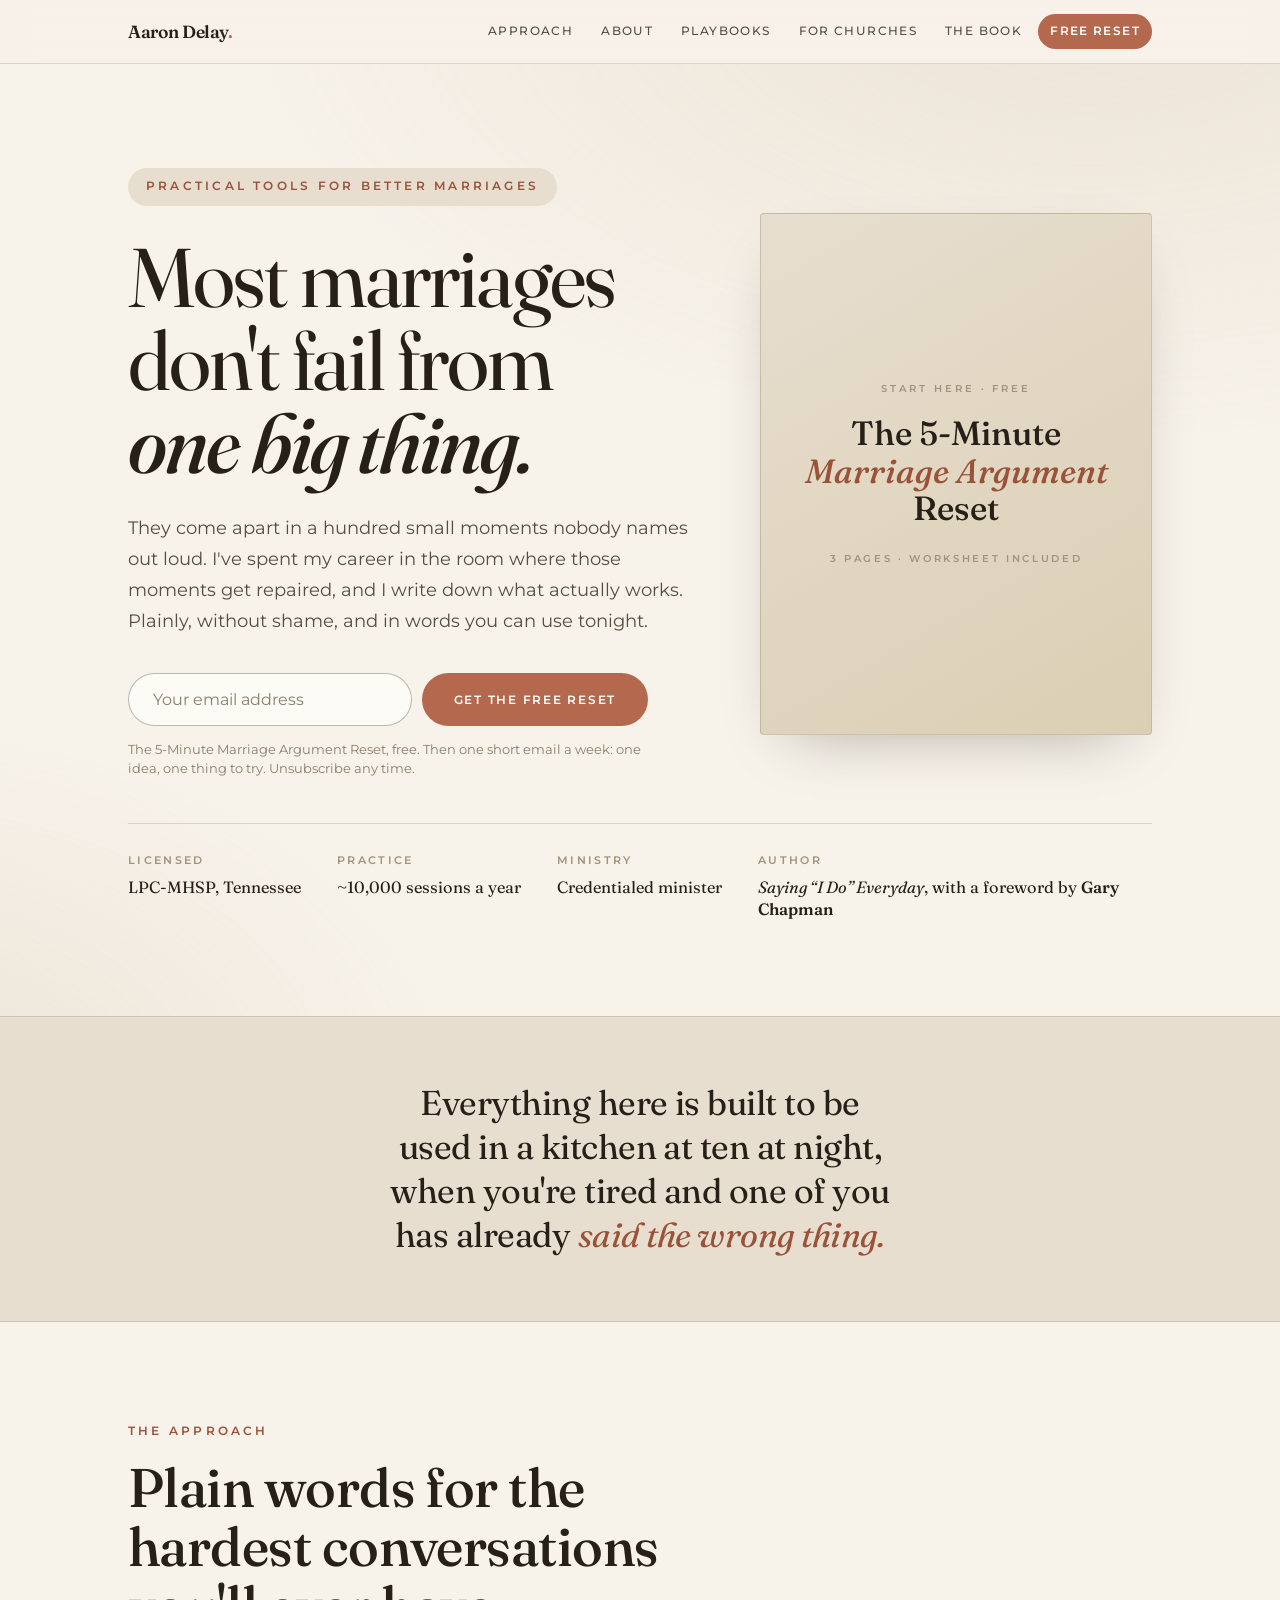
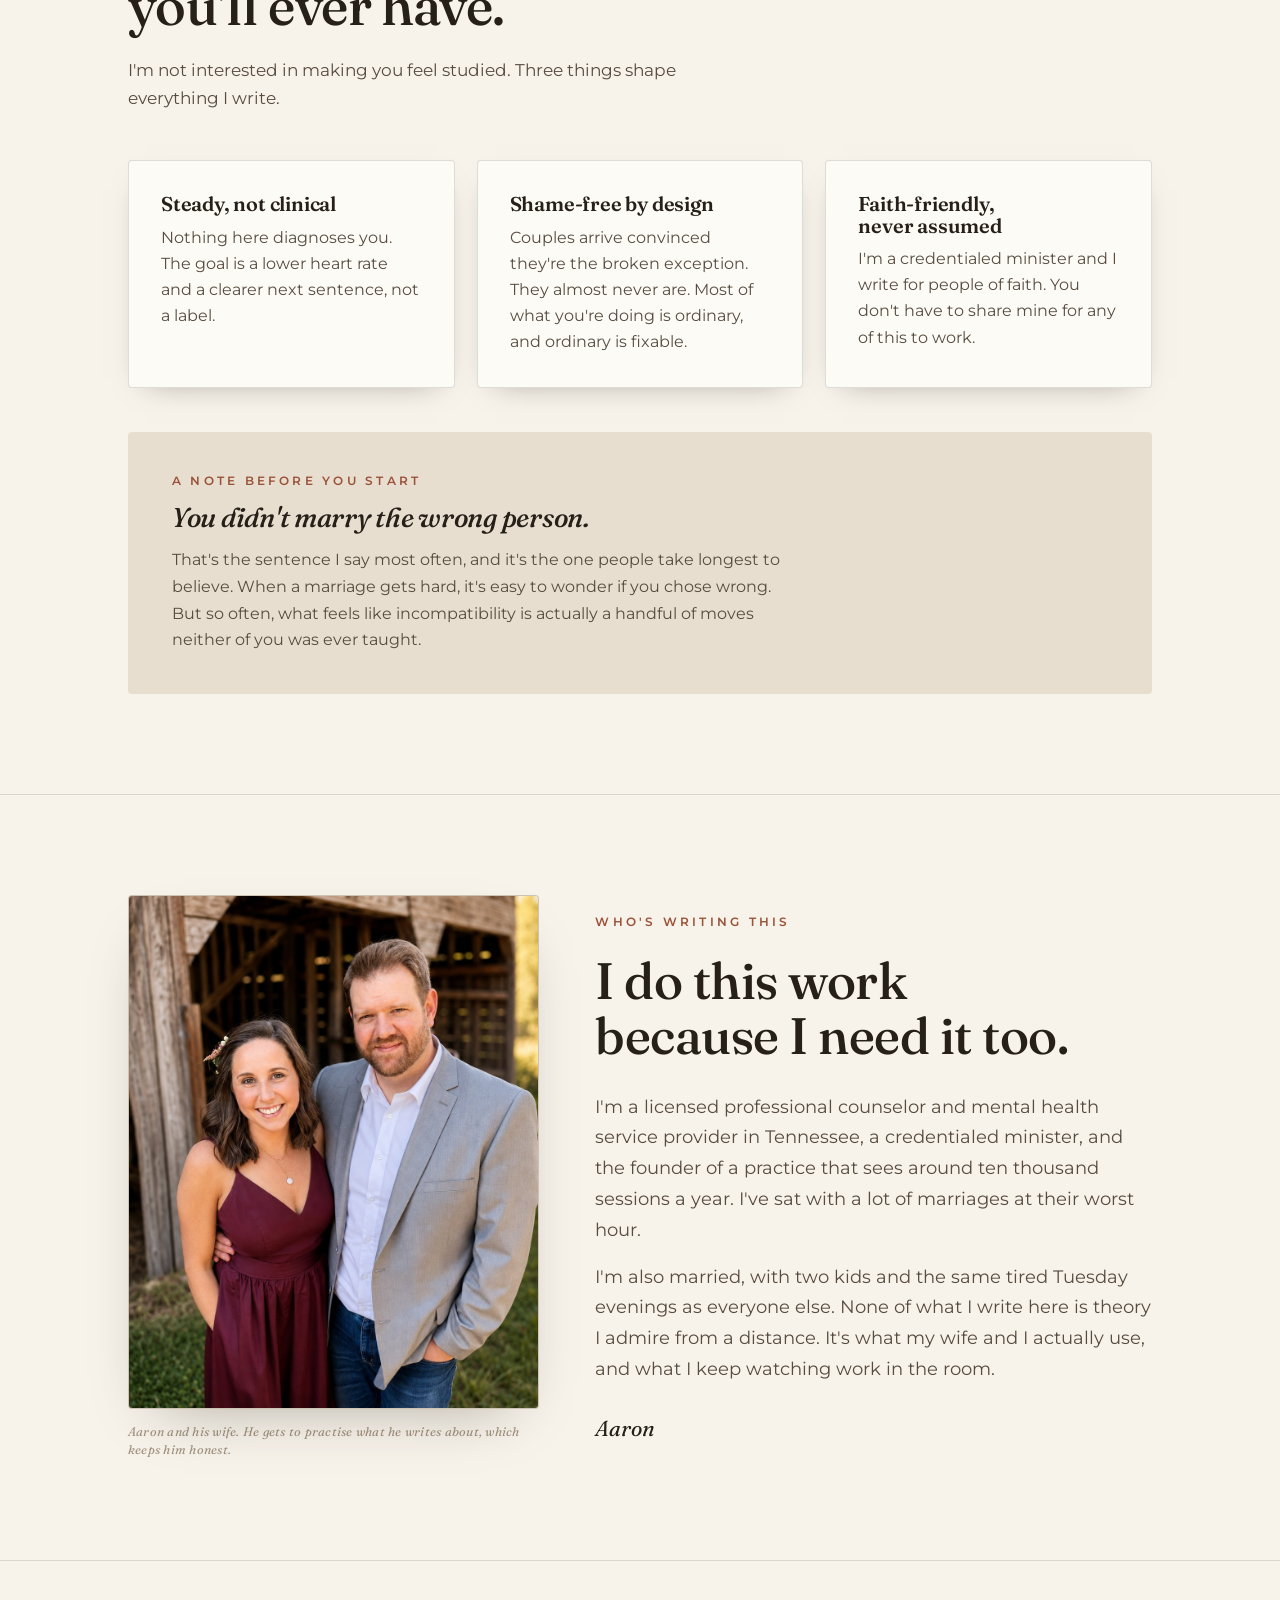
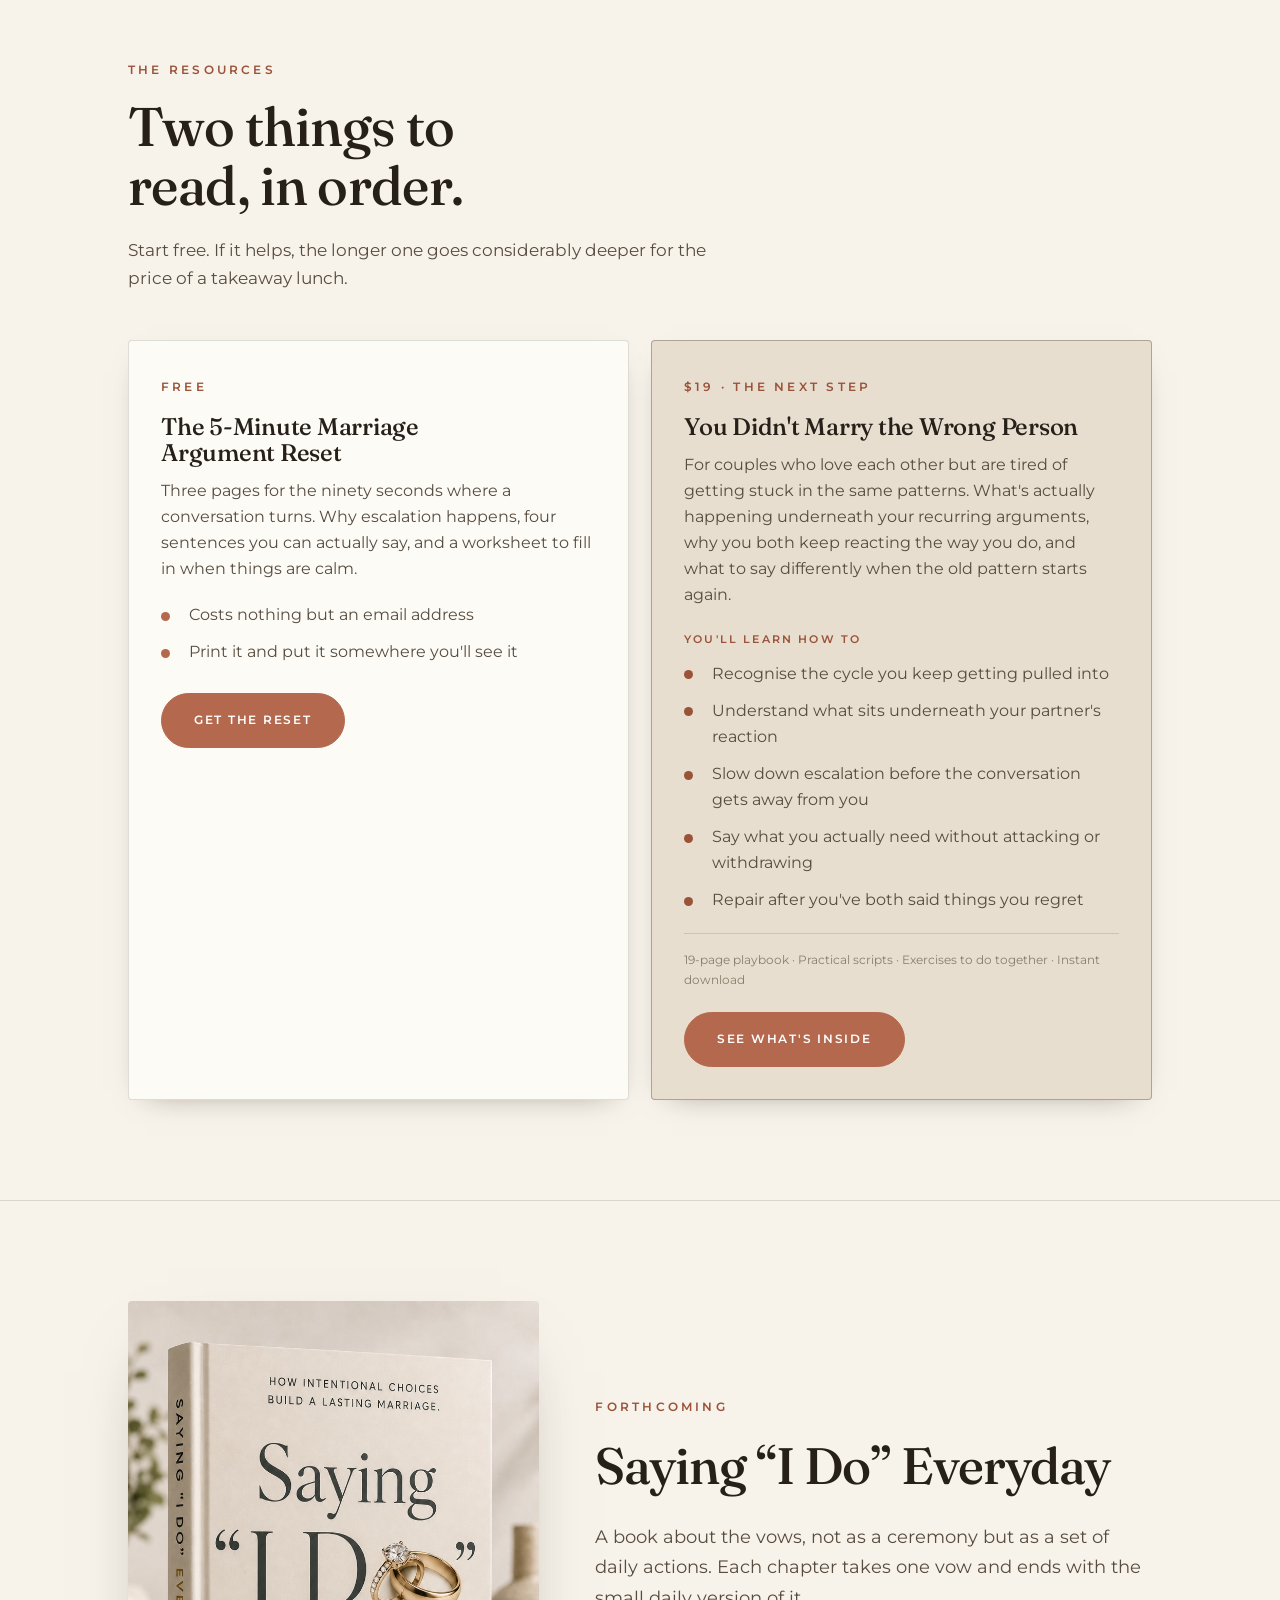
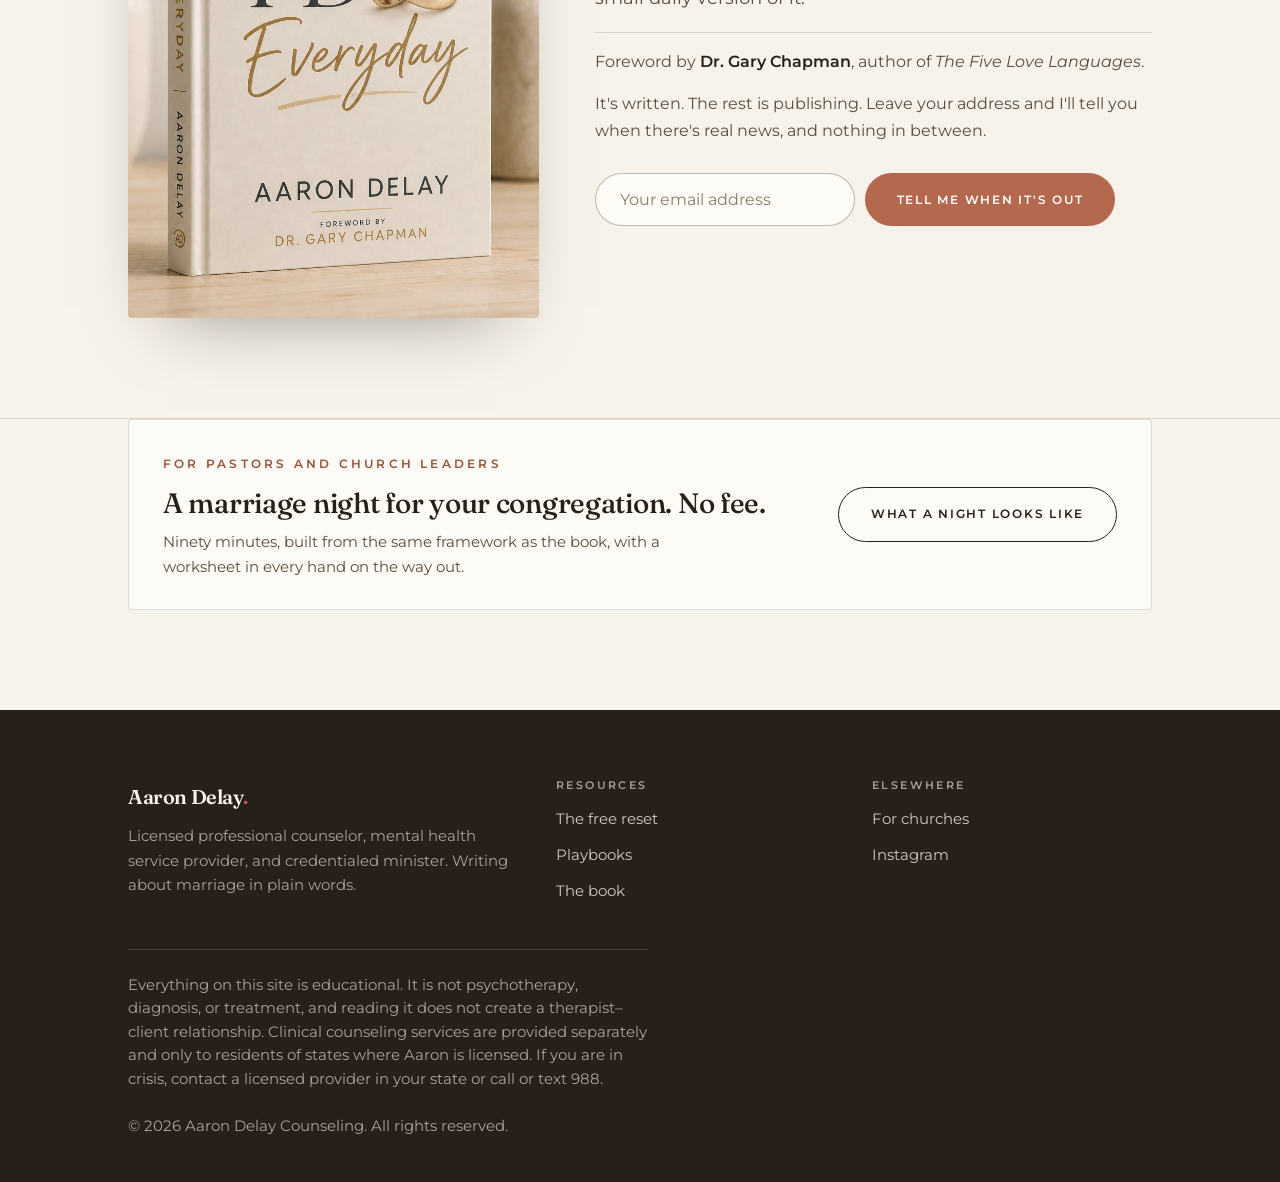
==== index.html @ 01ee85e2 "Final book cover, with the proposal's subtitle Same dimensions as the previous art, so no layout cha" ====
<!DOCTYPE html>
<html lang="en">
<head>
<meta charset="UTF-8">
<meta name="viewport" content="width=device-width, initial-scale=1.0">
<title>Aaron Delay, LPC-MHSP · Marriage, plainly</title>
<meta name="description" content="Aaron Delay is a licensed counselor and credentialed minister whose practice runs about ten thousand sessions a year. Free and paid tools for couples who keep having the same fight.">
<meta property="og:title" content="Aaron Delay, LPC-MHSP · Marriage, plainly">
<meta property="og:description" content="Tools for couples who love each other and keep having the same fight.">
<meta property="og:type" content="website">
<link rel="canonical" href="https://aarondelaycounseling.com/">
<link rel="preconnect" href="https://fonts.googleapis.com">
<link rel="preconnect" href="https://fonts.gstatic.com" crossorigin>
<link href="https://fonts.googleapis.com/css2?family=Fraunces:ital,opsz,wght@0,9..144,400;0,9..144,500;0,9..144,600;1,9..144,400;1,9..144,500&family=Montserrat:wght@300;400;500;600;700&display=swap" rel="stylesheet">
<link rel="stylesheet" href="/assets/css/brand.css">
</head>
<body>

<nav class="nav">
  <div class="nav-in">
    <a class="nav-brand" href="/">Aaron&nbsp;Delay<span>.</span></a>
    <div class="nav-links">
      <a href="#approach">Approach</a>
      <a href="#about">About</a>
      <a href="/playbooks/">Playbooks</a>
      <a href="/speaking/">For churches</a>
      <a href="/book/">The book</a>
      <a class="cta" href="/reset/">Free reset</a>
    </div>
  </div>
</nav>

<!-- ===================== HERO ===================== -->
<header class="hero">
  <div class="wrap hero-in">
    <div class="hero-split">
      <div>
        <span class="kicker eyebrow">Practical tools for better marriages</span>

        <h1>Most marriages don't fail from <em>one big thing.</em></h1>

        <p class="lede">
          They come apart in a hundred small moments nobody names out loud. I've spent my career
          in the room where those moments get repaired, and I write down what actually works. Plainly, without shame, and in words you can use tonight.
        </p>

        <form class="optin" data-optin>
          <input type="hidden" name="fields[source]" value="home-hero">
          <div class="optin-row">
            <input type="email" name="email_address" placeholder="Your email address" aria-label="Email address" autocomplete="email" required>
            <button type="submit">Get the free reset</button>
          </div>
          <p class="fineprint">
            The 5-Minute Marriage Argument Reset, free. Then one short email a week: one idea, one thing to try. Unsubscribe any time.
          </p>
          <div class="form-note" role="status"></div>
        </form>
      </div>

      <aside>
        <div class="product-visual">
          <div>
            <div class="pv-eyebrow">Start here · Free</div>
            <div class="pv-title">The 5-Minute<br><em>Marriage Argument</em><br>Reset</div>
            <div class="pv-foot">3 pages · Worksheet included</div>
          </div>
        </div>
      </aside>
    </div>

    <dl class="creds">
      <div><dt>Licensed</dt><dd>LPC-MHSP, Tennessee</dd></div>
      <div><dt>Practice</dt><dd>~10,000 sessions a year</dd></div>
      <div><dt>Ministry</dt><dd>Credentialed minister</dd></div>
      <div class="cred-wide"><dt>Author</dt><dd><em>Saying &ldquo;I Do&rdquo; Everyday</em>, with a foreword by <strong>Gary Chapman</strong></dd></div>
    </dl>
  </div>
</header>

<!-- ===================== BRIDGE ===================== -->
<div class="bridge">
  <div class="wrap">
    <p>
      Everything here is built to be used in a kitchen at ten at night, when you're tired
      and one of you has already <em>said the wrong thing.</em>
    </p>
  </div>
</div>

<!-- ===================== APPROACH ===================== -->
<section class="section" id="approach">
  <div class="wrap">
    <div class="sec-head">
      <span class="eyebrow">The approach</span>
      <h2>Plain words for the hardest conversations you'll ever have.</h2>
      <p>
        I'm not interested in making you feel studied. Three things shape everything I write.
      </p>
    </div>

    <div class="grid g3">
      <div class="card">
        <h3 style="font-size:1.25rem;font-weight:600;margin-bottom:10px">Steady, not clinical</h3>
        <p style="color:var(--ink-2);font-size:.97rem">
          Nothing here diagnoses you. The goal is a lower heart rate and a clearer next sentence,
          not a label.
        </p>
      </div>
      <div class="card">
        <h3 style="font-size:1.25rem;font-weight:600;margin-bottom:10px">Shame-free by design</h3>
        <p style="color:var(--ink-2);font-size:.97rem">
          Couples arrive convinced they're the broken exception. They almost never are. Most of what
          you're doing is ordinary, and ordinary is fixable.
        </p>
      </div>
      <div class="card">
        <h3 style="font-size:1.25rem;font-weight:600;margin-bottom:10px">Faith-friendly, never assumed</h3>
        <p style="color:var(--ink-2);font-size:.97rem">
          I'm a credentialed minister and I write for people of faith. You don't have to share mine
          for any of this to work.
        </p>
      </div>
    </div>

    <div class="panel mt-l">
      <span class="eyebrow">A note before you start</span>
      <h3>You didn't marry the wrong person.</h3>
      <p>
        That's the sentence I say most often, and it's the one people take longest to believe.
        When a marriage gets hard, it's easy to wonder if you chose wrong. But so often, what feels
        like incompatibility is actually a handful of moves neither of you was ever taught.
      </p>
    </div>
  </div>
</section>

<!-- ===================== ABOUT ===================== -->
<section class="section" id="about">
  <div class="wrap">
    <div class="about">
      <div>
        <figure class="portrait">
          <img src="/assets/img/aaron-and-wife.jpg"
               alt="Aaron Delay and his wife standing together in front of a weathered barn"
               width="1000" height="1249" loading="lazy" decoding="async">
        </figure>
        <p class="portrait-caption">Aaron and his wife. He gets to practise what he writes about, which keeps him honest.</p>
      </div>

      <div>
        <span class="eyebrow">Who's writing this</span>
        <h2 style="font-size:clamp(2rem,5vw,3.2rem);margin-top:18px">I do this work because I need it too.</h2>
        <p class="lede mt-m">
          I'm a licensed professional counselor and mental health service provider in Tennessee, a
          credentialed minister, and the founder of a practice that sees around ten thousand sessions
          a year. I've sat with a lot of marriages at their worst hour.
        </p>
        <p class="lede mt-s">
          I'm also married, with two kids and the same tired Tuesday evenings as everyone else. None of
          what I write here is theory I admire from a distance. It's what my wife and I actually use,
          and what I keep watching work in the room.
        </p>
        <p class="signoff">Aaron</p>
      </div>
    </div>
  </div>
</section>

<!-- ===================== RESOURCES ===================== -->
<section class="section" id="resources">
  <div class="wrap">
    <div class="sec-head">
      <span class="eyebrow">The resources</span>
      <h2>Two things to read, in order.</h2>
      <p>Start free. If it helps, the longer one goes considerably deeper for the price of a takeaway lunch.</p>
    </div>

    <div class="grid g2">
      <div class="card">
        <span class="eyebrow">Free</span>
        <h3 style="font-size:1.5rem;margin:14px 0 12px">The 5-Minute Marriage Argument Reset</h3>
        <p style="color:var(--ink-2);font-size:.97rem">
          Three pages for the ninety seconds where a conversation turns. Why escalation happens,
          four sentences you can actually say, and a worksheet to fill in when things are calm.
        </p>
        <ul class="ticks">
          <li>Costs nothing but an email address</li>
          <li>Print it and put it somewhere you'll see it</li>
        </ul>
        <a class="btn btn-primary" href="/reset/">Get the reset</a>
      </div>

      <div class="card card-paid">
        <span class="eyebrow">$19 &middot; The next step</span>
        <h3 style="font-size:1.5rem;margin:14px 0 12px">You Didn't Marry the Wrong Person</h3>
        <p style="color:var(--ink-2);font-size:.97rem">
          For couples who love each other but are tired of getting stuck in the same patterns.
          What's actually happening underneath your recurring arguments, why you both keep reacting
          the way you do, and what to say differently when the old pattern starts again.
        </p>
        <p class="learn-label">You'll learn how to</p>
        <ul class="ticks">
          <li>Recognise the cycle you keep getting pulled into</li>
          <li>Understand what sits underneath your partner's reaction</li>
          <li>Slow down escalation before the conversation gets away from you</li>
          <li>Say what you actually need without attacking or withdrawing</li>
          <li>Repair after you've both said things you regret</li>
        </ul>
        <p class="spec">19-page playbook &middot; Practical scripts &middot; Exercises to do together &middot; Instant download</p>
        <a class="btn btn-primary" href="/playbooks/">See what's inside</a>
      </div>
    </div>
  </div>
</section>

<!-- ===================== BOOK ===================== -->
<section class="section" id="book">
  <div class="wrap">
    <div class="book-split">
      <figure class="book-shot">
        <img src="/assets/img/book-cover.jpg"
             alt="Saying “I Do” Everyday by Aaron Delay, foreword by Dr. Gary Chapman. Hardback cover standing on a wooden surface, subtitled How intentional choices build a lasting marriage."
             width="800" height="1200" loading="lazy" decoding="async">
      </figure>

      <div>
        <span class="eyebrow">Forthcoming</span>
        <h2 class="book-h">Saying &ldquo;I Do&rdquo; Everyday</h2>
        <p class="lede mt-m">
          A book about the vows, not as a ceremony but as a set of daily actions. Each chapter takes
          one vow and ends with the small daily version of it.
        </p>
        <p class="book-fw">
          Foreword by <strong>Dr. Gary Chapman</strong>, author of <em>The Five Love Languages</em>.
        </p>
        <p class="mt-s" style="color:var(--ink-2)">
          It's written. The rest is publishing. Leave your address and I'll tell you when there's
          real news, and nothing in between.
        </p>
        <form class="optin mt-m" data-optin>
          <input type="hidden" name="fields[source]" value="home-book-notify">
          <div class="optin-row">
            <input type="email" name="email_address" placeholder="Your email address" aria-label="Email address" autocomplete="email" required>
            <button type="submit">Tell me when it's out</button>
          </div>
          <div class="form-note" role="status"></div>
        </form>
      </div>
    </div>
  </div>
</section>

<!-- ===================== CHURCHES ===================== -->
<!-- Deliberately compact and below the book. This is a different customer
     ("would Aaron speak at my church?") and it should not compete with the
     resource funnel above it. /speaking/ is the real destination. -->
<section class="section section-tight" id="churches">
  <div class="wrap">
    <div class="churches-bar">
      <div>
        <span class="eyebrow">For pastors and church leaders</span>
        <h2 class="churches-h">A marriage night for your congregation. No fee.</h2>
        <p>
          Ninety minutes, built from the same framework as the book, with a worksheet in every
          hand on the way out.
        </p>
      </div>
      <a class="btn btn-ghost" href="/speaking/">What a night looks like</a>
    </div>
  </div>
</section>

<!-- ===================== FOOTER ===================== -->
<footer class="foot">
  <div class="wrap">
    <div class="foot-grid">
      <div>
        <div class="fmark">Aaron&nbsp;Delay<span>.</span></div>
        <p>Licensed professional counselor, mental health service provider, and credentialed minister. Writing about marriage in plain words.</p>
      </div>
      <div>
        <h4>Resources</h4>
        <ul>
          <li><a href="/reset/">The free reset</a></li>
          <li><a href="/playbooks/">Playbooks</a></li>
          <li><a href="/book/">The book</a></li>
        </ul>
      </div>
      <div>
        <h4>Elsewhere</h4>
        <ul>
          <li><a href="/speaking/">For churches</a></li>
          <li><a data-instagram href="#" rel="noopener">Instagram</a></li>
        </ul>
      </div>
    </div>
    <p class="foot-legal">
      Everything on this site is educational. It is not psychotherapy, diagnosis, or treatment, and reading it
      does not create a therapist–client relationship. Clinical counseling services are provided separately and
      only to residents of states where Aaron is licensed. If you are in crisis, contact a licensed provider in
      your state or call or text 988.<br><br>
      © <span data-year></span> Aaron Delay Counseling. All rights reserved.
    </p>
  </div>
</footer>

<script src="/assets/js/site.js"></script>
</body>
</html>
---- assets/css/brand.css ----
/* ============================================================
   Aaron Delay Counseling — site styles
   Built on the Brand Field Guide v1.0 tokens.
   Display: Fraunces  ·  Text: Montserrat  ·  Accent: Clay
   ============================================================ */

/* ---------- TOKENS (light is the complete palette) ---------- */
:root{
  --ink:#262019;
  --ink-2:#574c40;
  --ink-3:#8a7d6b;
  --bg:#F7F2EA;
  --surface:#FDFBF6;
  --sand:#E7DECF;
  --sand-2:#DBCFB4;
  --clay:#B4694E;
  --clay-deep:#9A5238;
  --stone:#A2937E;
  --line:rgba(38,32,25,.14);
  --line-2:rgba(38,32,25,.30);
  --shadow:0 24px 60px -32px rgba(38,32,25,.40);
  --shadow-sm:0 10px 30px -20px rgba(38,32,25,.55);

  --serif:"Fraunces",Georgia,"Times New Roman",serif;
  --sans:"Montserrat",-apple-system,BlinkMacSystemFont,"Segoe UI",sans-serif;
  --maxw:1080px;
  --narrow:680px;
}

/* ---------- RESET / BASE ---------- */
*{box-sizing:border-box;margin:0;padding:0}
html{scroll-behavior:smooth;scroll-padding-top:88px;-webkit-font-smoothing:antialiased}
body{
  font-family:var(--sans);
  color:var(--ink);
  background:var(--bg);
  line-height:1.68;
  font-weight:400;
  font-size:16px;
}
@media (prefers-reduced-motion:reduce){
  *{animation:none!important;transition:none!important}
  html{scroll-behavior:auto}
}
img{max-width:100%;display:block}
a{color:inherit}
h1,h2,h3,h4{font-family:var(--serif);font-weight:500;line-height:1.08;letter-spacing:-.01em;text-wrap:balance;color:var(--ink)}

/* ---------- TYPE HELPERS ---------- */
.eyebrow{
  font-family:var(--sans);font-weight:600;font-size:.72rem;
  letter-spacing:.28em;text-transform:uppercase;color:var(--clay-deep);
}
.serif{font-family:var(--serif)}
em{font-style:italic}
.wrap{max-width:var(--maxw);margin:0 auto;padding:0 28px}
.wrap-narrow{max-width:var(--narrow);margin:0 auto;padding:0 28px}
.section{padding:100px 0;border-top:1px solid var(--line)}
.section:first-of-type{border-top:0}
.sec-head{max-width:640px;margin-bottom:48px}
.sec-head .eyebrow{display:block;margin-bottom:18px}
.sec-head h2{font-size:clamp(2.1rem,5.2vw,3.4rem)}
.sec-head p{margin-top:20px;color:var(--ink-2);font-size:1.05rem;max-width:56ch}
.lede{color:var(--ink-2);font-size:1.12rem;line-height:1.72;max-width:56ch}

/* ---------- NAV ---------- */
.nav{
  position:sticky;top:0;z-index:60;
  background:rgba(247,242,234,.86);
  backdrop-filter:blur(14px);
  border-bottom:1px solid var(--line);
}
.nav-in{max-width:var(--maxw);margin:0 auto;padding:14px 28px;display:flex;align-items:center;gap:24px}
.nav-brand{font-family:var(--serif);font-weight:600;font-size:1.1rem;letter-spacing:-.02em;white-space:nowrap;text-decoration:none}
.nav-brand span{color:var(--clay)}
.nav-links{display:flex;gap:4px;margin-left:auto;flex-wrap:wrap;align-items:center}
.nav-links a{
  text-decoration:none;font-size:.72rem;letter-spacing:.12em;text-transform:uppercase;font-weight:500;
  color:var(--ink-2);padding:8px 12px;border-radius:100px;transition:color .2s,background .2s;
}
.nav-links a:hover{color:var(--ink);background:var(--sand)}
.nav-links a.cta{background:var(--clay);color:#fff;font-weight:600}
.nav-links a.cta:hover{background:var(--clay-deep);color:#fff}
@media(max-width:760px){
  .nav-links a:not(.cta){display:none}
  .nav-in{padding:12px 20px}
}

/* ---------- BUTTONS ---------- */
.btn{
  font-family:var(--sans);font-weight:600;font-size:.78rem;letter-spacing:.14em;text-transform:uppercase;
  padding:16px 32px;border-radius:100px;text-decoration:none;cursor:pointer;border:1.5px solid transparent;
  transition:background .2s,color .2s,border-color .2s;display:inline-block;text-align:center;
}
.btn-primary{background:var(--clay);color:#fff;border-color:var(--clay)}
.btn-primary:hover{background:var(--clay-deep);border-color:var(--clay-deep)}
.btn-ghost{background:transparent;color:var(--ink);border-color:var(--ink)}
.btn-ghost:hover{background:var(--ink);color:var(--bg)}
.btn-text{background:transparent;color:var(--clay-deep);border:0;padding:14px 4px;font-weight:600;
  font-size:.78rem;letter-spacing:.14em;text-transform:uppercase;text-decoration:none}
.btn-text::after{content:" →"}
.btns{display:flex;gap:14px;flex-wrap:wrap;align-items:center}

/* ---------- OPT-IN FORM ---------- */
.optin{max-width:520px}
.optin-row{display:flex;gap:10px;flex-wrap:wrap}
.optin input[type=email],.optin input[type=text]{
  flex:1;min-width:220px;border:1px solid var(--line-2);background:var(--surface);
  border-radius:100px;padding:16px 24px;font-family:var(--sans);font-size:1rem;color:var(--ink);outline:none;
  transition:border-color .2s;
}
.optin input::placeholder{color:var(--ink-3)}
.optin input:focus{border-color:var(--clay)}
.optin button{
  border:0;background:var(--clay);color:#fff;border-radius:100px;padding:16px 32px;cursor:pointer;
  font-family:var(--sans);font-weight:600;font-size:.78rem;letter-spacing:.14em;text-transform:uppercase;
  transition:background .2s;
}
.optin button:hover{background:var(--clay-deep)}
.optin .fineprint{margin-top:14px;font-size:.8rem;color:var(--ink-3);line-height:1.55}
.form-note{
  display:none;margin-top:16px;padding:14px 20px;border-radius:6px;
  background:var(--sand);border:1px solid var(--line);font-size:.9rem;color:var(--ink-2);
}
.form-note.show{display:block}

/* ---------- HERO ---------- */
.hero{position:relative;padding:104px 0 96px;overflow:hidden}
.hero::before{
  content:"";position:absolute;inset:0;z-index:0;
  background:
    radial-gradient(120% 90% at 85% -10%,var(--sand) 0%,transparent 55%),
    radial-gradient(90% 80% at -10% 110%,var(--sand) 0%,transparent 50%);
  opacity:.75;
}
.hero-in{position:relative;z-index:1}
.hero .kicker{display:inline-block;padding:9px 18px;background:var(--sand);border-radius:100px;margin-bottom:30px}
.hero h1{font-size:clamp(2.6rem,7.4vw,5.2rem);line-height:1;font-weight:400;letter-spacing:-.025em;max-width:17ch}
.hero h1 em{font-style:italic;font-weight:500}
.hero .lede{margin-top:28px}
.hero .optin{margin-top:36px}
.hero-split{display:grid;grid-template-columns:1.25fr .85fr;gap:56px;align-items:center}
@media(max-width:900px){.hero-split{grid-template-columns:1fr;gap:40px}}

/* ---------- CARDS / GRID ---------- */
.card{background:var(--surface);border:1px solid var(--line);border-radius:4px;padding:32px;box-shadow:var(--shadow-sm)}
.grid{display:grid;gap:22px}
.g2{grid-template-columns:repeat(2,1fr)}
.g3{grid-template-columns:repeat(3,1fr)}
@media(max-width:860px){.g2,.g3{grid-template-columns:1fr}}

/* ---------- CREDENTIAL STRIP ---------- */
.creds{display:flex;gap:36px;flex-wrap:wrap;padding-top:28px;margin-top:44px;border-top:1px solid var(--line)}
.creds div{min-width:130px}
.creds dt{font-size:.66rem;letter-spacing:.22em;text-transform:uppercase;color:var(--stone);font-weight:600;margin-bottom:6px}
.creds dd{font-family:var(--serif);font-size:1.02rem;color:var(--ink);line-height:1.35}

/* ---------- SAND PANEL / PULL QUOTE ---------- */
.panel{background:var(--sand);border-radius:4px;padding:40px 44px}
.panel .eyebrow{display:block;margin-bottom:12px}
.panel h3{font-family:var(--serif);font-style:italic;font-weight:500;font-size:1.7rem;margin-bottom:14px}
.panel p{color:var(--ink-2);max-width:56ch}
.pullquote{font-family:var(--serif);font-weight:400;font-size:clamp(1.6rem,4vw,2.6rem);line-height:1.2;letter-spacing:-.01em;max-width:22ch;/* hang the opening mark so line one aligns with the lines beneath it */text-indent:-.4em}
.pullquote .mk{color:var(--clay)}
.attrib{margin-top:20px;font-size:.72rem;letter-spacing:.2em;text-transform:uppercase;color:var(--stone);font-weight:600}

/* ---------- NUMBERED LIST ---------- */
.steps{list-style:none;counter-reset:step;margin-top:6px}
.steps li{counter-increment:step;padding:18px 0 18px 56px;position:relative;border-bottom:1px solid var(--line);color:var(--ink-2)}
.steps li:last-child{border-bottom:0}
.steps li::before{
  content:counter(step);position:absolute;left:0;top:14px;width:34px;height:34px;border-radius:50%;
  border:1.5px solid var(--clay);color:var(--clay-deep);font-family:var(--serif);display:grid;place-items:center;font-size:1rem;
}
.steps li b{color:var(--ink);font-weight:600;display:block;font-family:var(--serif);font-size:1.08rem;margin-bottom:2px}

/* ---------- PRODUCT ---------- */
.product{display:grid;grid-template-columns:.9fr 1.1fr;gap:44px;align-items:center}
@media(max-width:860px){.product{grid-template-columns:1fr;gap:30px}}
.product-visual{
  background:linear-gradient(150deg,var(--sand),var(--sand-2));
  border:1px solid var(--line);border-radius:4px;
  aspect-ratio:3/4;display:grid;place-items:center;padding:40px;text-align:center;box-shadow:var(--shadow);
}
.product-visual .pv-eyebrow{font-size:.62rem;letter-spacing:.3em;text-transform:uppercase;color:var(--stone);font-weight:600;margin-bottom:18px}
.product-visual .pv-title{font-family:var(--serif);font-size:clamp(1.5rem,3.4vw,2.1rem);line-height:1.12;font-weight:500}
.product-visual .pv-title em{font-style:italic;color:var(--clay-deep)}
.product-visual .pv-foot{margin-top:22px;font-size:.64rem;letter-spacing:.26em;text-transform:uppercase;color:var(--stone);font-weight:600}
.price{font-family:var(--serif);font-size:2.4rem;color:var(--ink);line-height:1;margin:6px 0 18px}
.price small{font-size:.85rem;font-family:var(--sans);color:var(--ink-3);letter-spacing:.1em;text-transform:uppercase;margin-left:8px}
.ticks{list-style:none;margin:20px 0 28px}
.ticks li{position:relative;padding-left:28px;margin-bottom:11px;color:var(--ink-2);font-size:.97rem}
.ticks li::before{content:"";position:absolute;left:0;top:.62em;width:9px;height:9px;border-radius:50%;background:var(--clay)}

/* ---------- FAQ ---------- */
.faq details{border-bottom:1px solid var(--line);padding:20px 0}
.faq summary{cursor:pointer;font-family:var(--serif);font-size:1.14rem;font-weight:500;list-style:none;display:flex;justify-content:space-between;gap:20px;align-items:center}
.faq summary::-webkit-details-marker{display:none}
.faq summary::after{content:"+";color:var(--clay);font-size:1.5rem;line-height:1;flex-shrink:0}
.faq details[open] summary::after{content:"–"}
.faq p{margin-top:14px;color:var(--ink-2);font-size:.98rem;max-width:64ch}

/* ---------- BARE LANDING (no nav, no exits) ---------- */
.bare{min-height:100vh;display:flex;flex-direction:column;justify-content:center;padding:56px 0 40px;position:relative;overflow:hidden}
.bare::before{
  content:"";position:absolute;inset:0;z-index:0;
  background:
    radial-gradient(110% 80% at 88% -8%,var(--sand) 0%,transparent 56%),
    radial-gradient(90% 70% at -8% 108%,var(--sand) 0%,transparent 52%);
  opacity:.8;
}
.bare-in{position:relative;z-index:1}
.bare .brandline{font-family:var(--serif);font-weight:600;font-size:1.05rem;letter-spacing:-.02em;margin-bottom:40px;color:var(--ink)}
.bare .brandline span{color:var(--clay)}

/* ---------- FOOTER ---------- */
.foot{background:var(--ink);color:var(--bg);padding:70px 0 44px}
.foot a{color:var(--bg)}
.foot .fmark{font-family:var(--serif);font-weight:600;font-size:1.25rem;letter-spacing:-.02em;margin-bottom:10px}
.foot .fmark span{color:var(--clay)}
.foot p{color:rgba(247,242,234,.62);font-size:.92rem;max-width:52ch}
.foot-grid{display:grid;grid-template-columns:1.4fr 1fr 1fr;gap:36px;margin-bottom:44px}
@media(max-width:760px){.foot-grid{grid-template-columns:1fr;gap:28px}}
.foot h4{color:var(--bg);font-family:var(--sans);font-size:.68rem;letter-spacing:.22em;text-transform:uppercase;font-weight:600;margin-bottom:14px;opacity:.6}
.foot ul{list-style:none;display:flex;flex-direction:column;gap:9px}
.foot ul a{text-decoration:none;font-size:.93rem;color:rgba(247,242,234,.8);transition:color .2s}
.foot ul a:hover{color:var(--clay)}
.foot-legal{border-top:1px solid rgba(247,242,234,.16);padding-top:24px;font-size:.78rem;color:rgba(247,242,234,.45);line-height:1.6;max-width:76ch}
.foot-legal a{color:rgba(247,242,234,.7)}

/* ---------- PORTRAIT / ABOUT ---------- */
.portrait{
  position:relative;border-radius:4px;overflow:hidden;border:1px solid var(--line);
  box-shadow:var(--shadow);background:var(--sand);
}
.portrait img{width:100%;height:100%;object-fit:cover;display:block}
.portrait-caption{
  margin-top:14px;font-size:.78rem;color:var(--stone);letter-spacing:.02em;line-height:1.5;font-style:italic;
  font-family:var(--serif);
}
.about{display:grid;grid-template-columns:.85fr 1.15fr;gap:56px;align-items:center}
@media(max-width:860px){.about{grid-template-columns:1fr;gap:36px}}
.signoff{
  font-family:var(--serif);font-style:italic;font-size:1.35rem;color:var(--ink);margin-top:26px;
}

/* ---------- MISC ---------- */
.center{text-align:center}
.mt-s{margin-top:16px}.mt-m{margin-top:28px}.mt-l{margin-top:44px}
.disclaimer{font-size:.82rem;color:var(--ink-3);line-height:1.6;max-width:70ch}

/* ============================================================
   CRO PASS — August 2026
   Bridge line, product merchandising, compacted church block.
   Mobile is the primary target here: roughly half of traffic
   arrives from Instagram on a phone.
   ============================================================ */

/* ---------- BRIDGE ---------- */
/* The "kitchen at ten at night" line, lifted out of the approach
   section so the best sentence on the page sits near the top. */
.bridge{background:var(--sand);border-top:1px solid var(--line);border-bottom:1px solid var(--line)}
.bridge p{
  font-family:var(--serif);font-weight:400;
  font-size:clamp(1.35rem,3.6vw,2.15rem);line-height:1.28;letter-spacing:-.015em;
  color:var(--ink);max-width:26ch;margin:0 auto;text-align:center;
  padding:clamp(38px,7vw,64px) 0;text-wrap:balance;
}
.bridge p em{font-style:italic;color:var(--clay-deep)}

/* ---------- CREDENTIAL STRIP ---------- */
/* The author credit carries the Gary Chapman signal, so it gets
   room to breathe rather than being squeezed into a 130px column. */
.creds .cred-wide{flex:1 1 320px;min-width:260px}
.creds .cred-wide dd em{font-style:italic}
.creds .cred-wide dd strong{font-weight:600}

/* ---------- PAID PRODUCT CARD ---------- */
/* Distinguished from the free card so the ladder reads at a glance,
   without out-shouting the free opt-in, which is still the primary goal. */
.card-paid{background:var(--sand);border-color:var(--line-2)}
.card-paid .ticks li{color:var(--ink-2)}
.card-paid .ticks li::before{background:var(--clay-deep)}
.learn-label{
  margin-top:22px;font-size:.68rem;letter-spacing:.2em;text-transform:uppercase;
  font-weight:600;color:var(--clay-deep);
}
.card-paid .ticks{margin-top:12px;margin-bottom:20px}
.spec{
  font-size:.78rem;line-height:1.6;color:var(--ink-3);
  padding-top:16px;margin-bottom:22px;border-top:1px solid var(--line);
}

/* ---------- COMPACTED CHURCH BLOCK ---------- */
.section-tight{padding-top:0}
.churches-bar{
  display:flex;gap:28px;align-items:center;justify-content:space-between;flex-wrap:wrap;
  background:var(--surface);border:1px solid var(--line);border-radius:4px;
  padding:30px 34px;
}
.churches-bar > div{flex:1 1 420px;min-width:0}
.churches-h{
  font-family:var(--serif);font-weight:500;font-size:clamp(1.3rem,2.6vw,1.75rem);
  line-height:1.2;letter-spacing:-.01em;margin:10px 0 8px;
}
.churches-bar p{color:var(--ink-2);font-size:.94rem;max-width:56ch;margin:0}
.churches-bar .btn{flex-shrink:0}

/* ---------- MOBILE ---------- */
@media(max-width:640px){
  /* The credential strip becomes a stacked list rather than a cramped row. */
  .creds{gap:20px 28px;margin-top:34px;padding-top:22px}
  .creds div{min-width:calc(50% - 14px)}
  .creds .cred-wide{flex:1 1 100%;min-width:100%}

  /* Cards lose the generous desktop padding, which eats the screen. */
  .card{padding:26px 22px}
  .card-paid .ticks li{font-size:.94rem;margin-bottom:9px}

  .churches-bar{padding:26px 22px;gap:20px}
  .churches-bar .btn{width:100%;text-align:center}
}

/* ---------- MOBILE HERO ---------- */
/* 104px of top padding is a desktop luxury. On a phone it pushes the
   headline and the opt-in below the fold, which is the one thing this
   page exists to avoid. */
@media(max-width:640px){
  .hero{padding:40px 0 56px}
  .hero .lede{margin-top:20px;font-size:1.02rem}
  .hero .optin{margin-top:26px}
  .hero-split{gap:32px}
  .kicker{font-size:.6rem;letter-spacing:.18em}
  .bridge p{padding:34px 0}
}

/* ---------- BOOK COVER SHOT ---------- */
/* The mockup carries its own background and shadow, so it wants a clean
   frame rather than a card around it. */
.book-shot{margin:0}
.book-shot img{
  display:block;width:100%;height:auto;border-radius:4px;
  box-shadow:0 30px 70px -40px rgba(38,32,25,.55);
}

.book-split{display:grid;grid-template-columns:.85fr 1.15fr;gap:56px;align-items:center}
.book-h{font-family:var(--serif);font-weight:500;font-size:clamp(2rem,5vw,3.2rem);line-height:1.08;letter-spacing:-.02em;margin-top:18px}
.book-fw{
  margin-top:18px;padding-top:16px;border-top:1px solid var(--line);
  font-size:.97rem;color:var(--ink-2);
}
.book-fw strong{color:var(--ink);font-weight:600}
.book-fw em{font-style:italic}

@media(max-width:860px){
  .book-split{grid-template-columns:1fr;gap:34px}
  /* The cover would otherwise eat a whole phone screen before the copy. */
  .book-shot{max-width:280px;margin:0 auto}
}
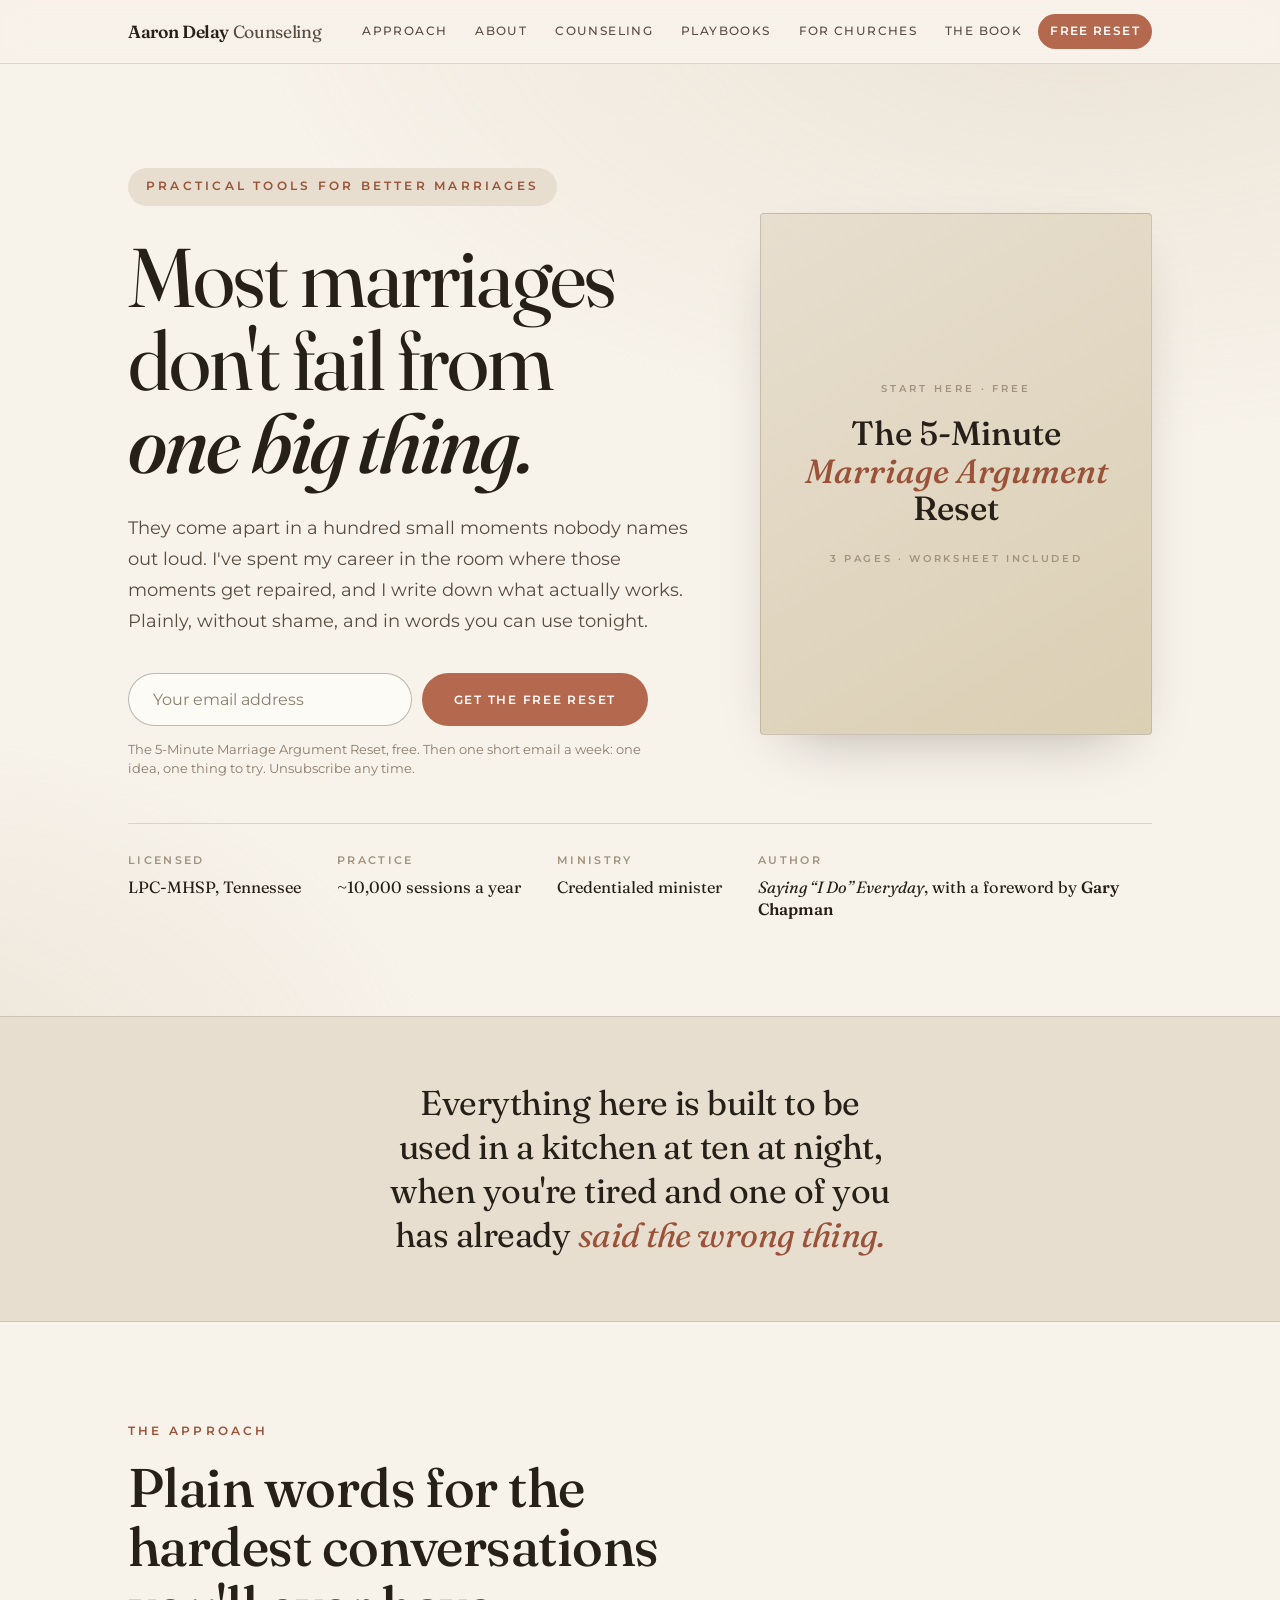
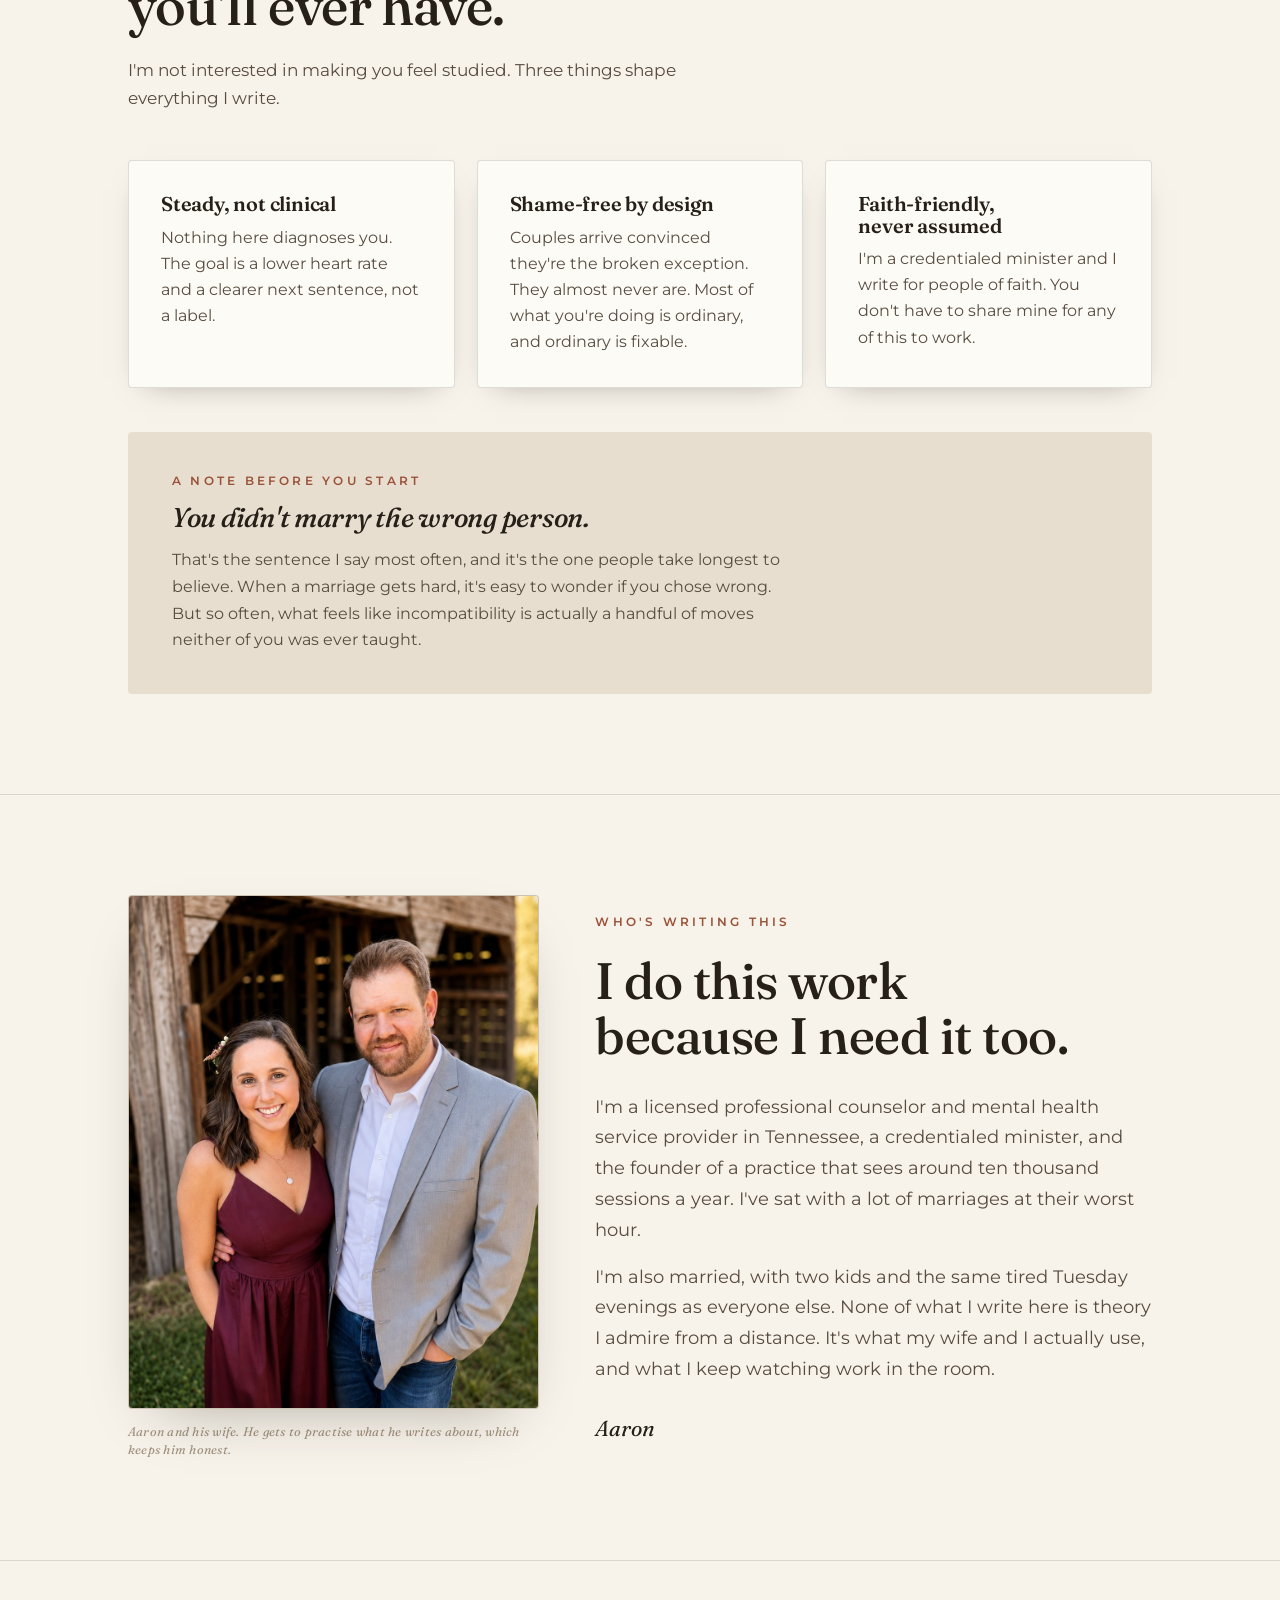
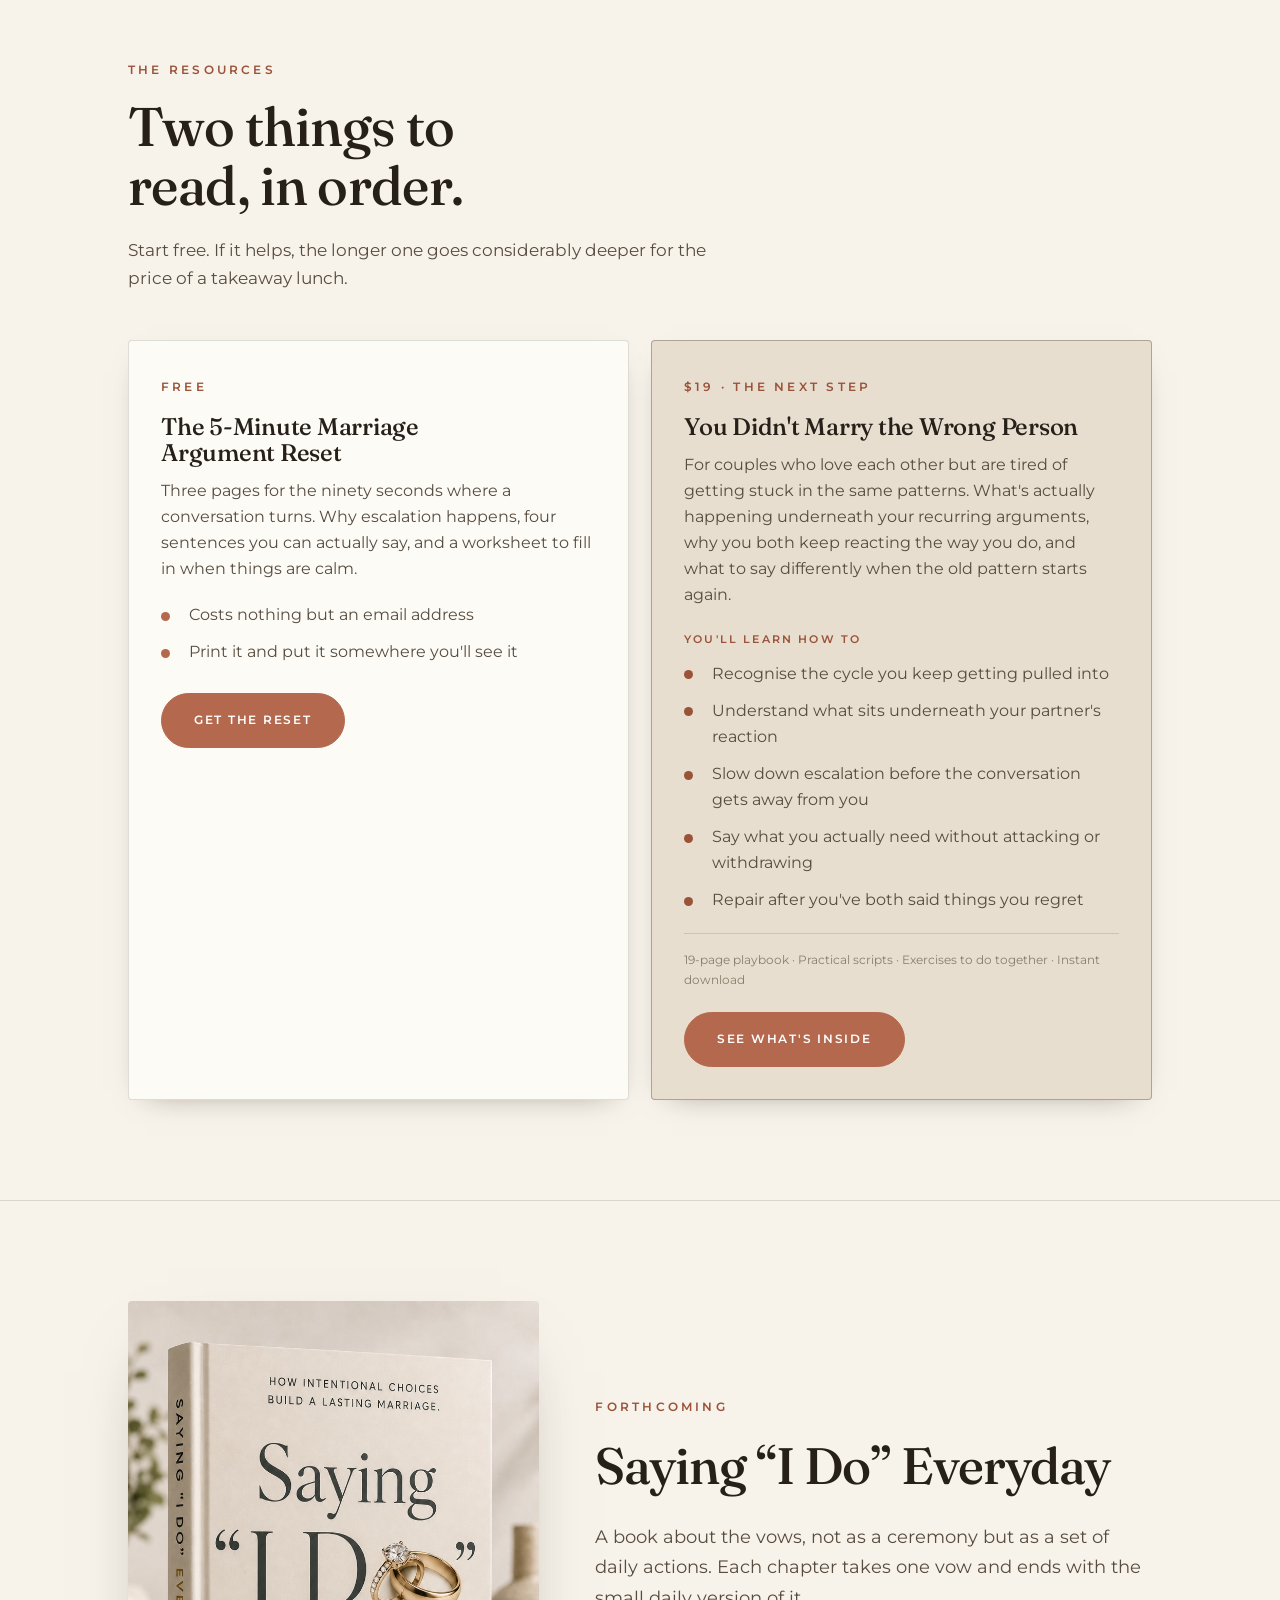
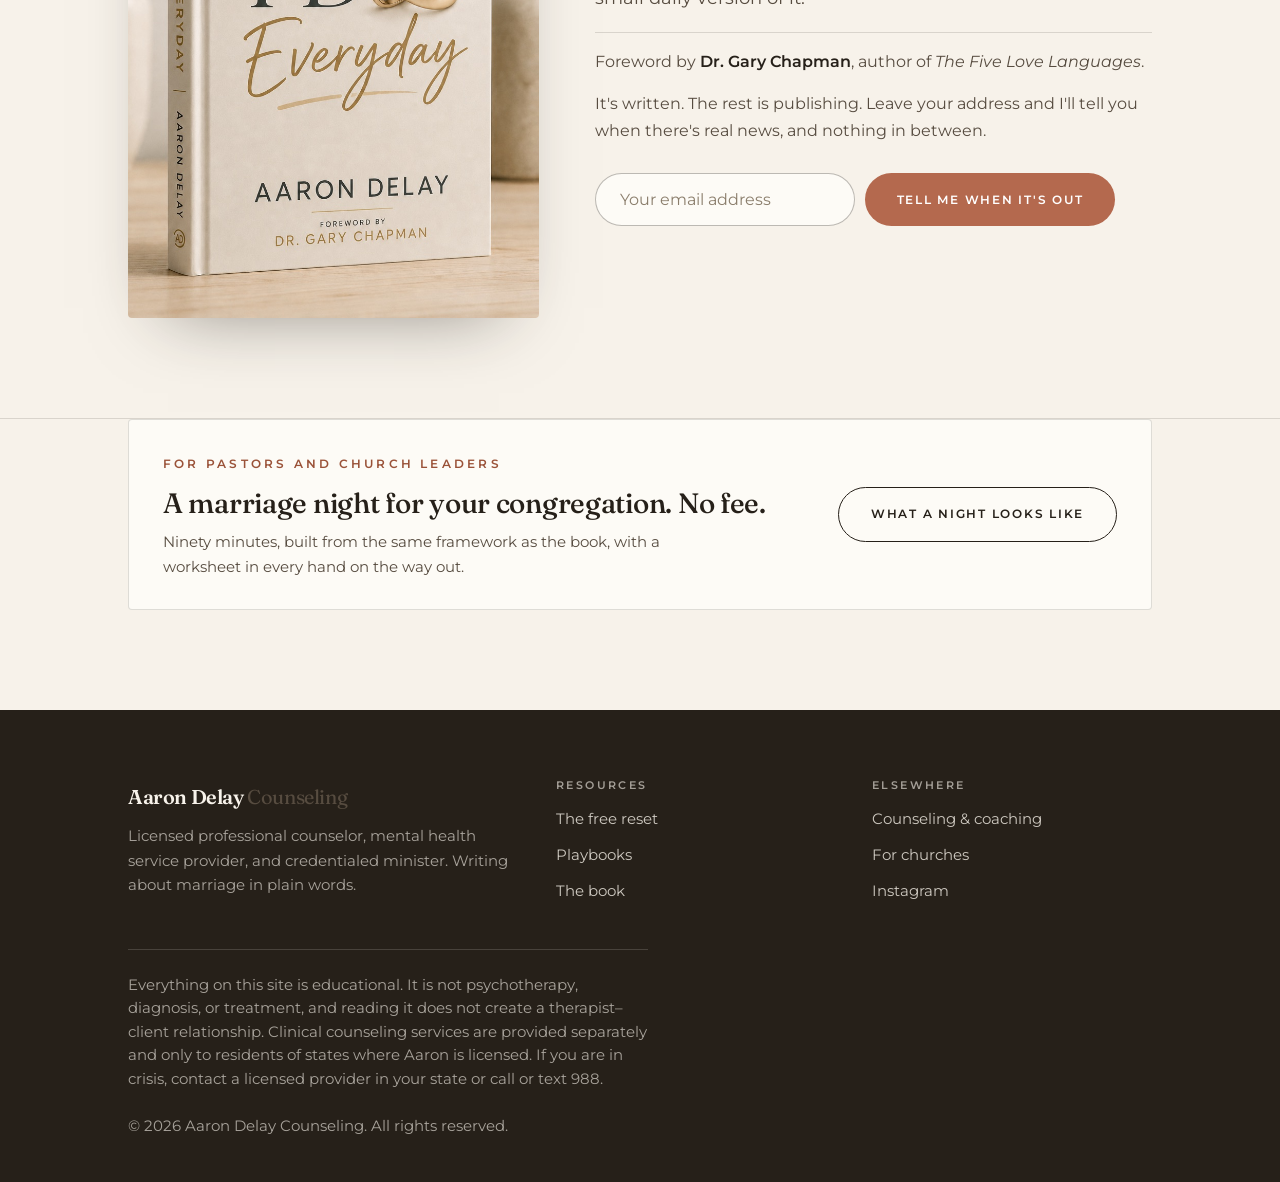
==== commit 955959fc: "Wordmark becomes Aaron Delay Counseling; add /counseling/ Drops the clay full stop and adds the word" ====
--- a/index.html
+++ b/index.html
@@ -18,10 +18,11 @@
 
 <nav class="nav">
   <div class="nav-in">
-    <a class="nav-brand" href="/">Aaron&nbsp;Delay<span>.</span></a>
+    <a class="nav-brand" href="/">Aaron&nbsp;Delay <span class="wm-word">Counseling</span></a>
     <div class="nav-links">
       <a href="#approach">Approach</a>
       <a href="#about">About</a>
+      <a href="/counseling/">Counseling</a>
       <a href="/playbooks/">Playbooks</a>
       <a href="/speaking/">For churches</a>
       <a href="/book/">The book</a>
@@ -275,7 +276,7 @@
   <div class="wrap">
     <div class="foot-grid">
       <div>
-        <div class="fmark">Aaron&nbsp;Delay<span>.</span></div>
+        <div class="fmark">Aaron&nbsp;Delay <span class="wm-word">Counseling</span></div>
         <p>Licensed professional counselor, mental health service provider, and credentialed minister. Writing about marriage in plain words.</p>
       </div>
       <div>
@@ -289,6 +290,7 @@
       <div>
         <h4>Elsewhere</h4>
         <ul>
+          <li><a href="/counseling/">Counseling &amp; coaching</a></li>
           <li><a href="/speaking/">For churches</a></li>
           <li><a data-instagram href="#" rel="noopener">Instagram</a></li>
         </ul>
--- a/assets/css/brand.css
+++ b/assets/css/brand.css
@@ -72,7 +72,7 @@
 }
 .nav-in{max-width:var(--maxw);margin:0 auto;padding:14px 28px;display:flex;align-items:center;gap:24px}
 .nav-brand{font-family:var(--serif);font-weight:600;font-size:1.1rem;letter-spacing:-.02em;white-space:nowrap;text-decoration:none}
-.nav-brand span{color:var(--clay)}
+.nav-brand .wm-word{color:var(--ink-2);font-weight:400}
 .nav-links{display:flex;gap:4px;margin-left:auto;flex-wrap:wrap;align-items:center}
 .nav-links a{
   text-decoration:none;font-size:.72rem;letter-spacing:.12em;text-transform:uppercase;font-weight:500;
@@ -211,13 +211,13 @@
 }
 .bare-in{position:relative;z-index:1}
 .bare .brandline{font-family:var(--serif);font-weight:600;font-size:1.05rem;letter-spacing:-.02em;margin-bottom:40px;color:var(--ink)}
-.bare .brandline span{color:var(--clay)}
+.bare .brandline .wm-word{color:var(--ink-2);font-weight:400}
 
 /* ---------- FOOTER ---------- */
 .foot{background:var(--ink);color:var(--bg);padding:70px 0 44px}
 .foot a{color:var(--bg)}
 .foot .fmark{font-family:var(--serif);font-weight:600;font-size:1.25rem;letter-spacing:-.02em;margin-bottom:10px}
-.foot .fmark span{color:var(--clay)}
+.foot .fmark .wm-word{color:var(--ink-2);font-weight:400}
 .foot p{color:rgba(247,242,234,.62);font-size:.92rem;max-width:52ch}
 .foot-grid{display:grid;grid-template-columns:1.4fr 1fr 1fr;gap:36px;margin-bottom:44px}
 @media(max-width:760px){.foot-grid{grid-template-columns:1fr;gap:28px}}
@@ -357,3 +357,50 @@
   /* The cover would otherwise eat a whole phone screen before the copy. */
   .book-shot{max-width:280px;margin:0 auto}
 }
+
+/* ---------- WORDMARK ---------- */
+/* "Aaron Delay" leads; "Counseling" sits back a weight so the lockup has
+   hierarchy rather than reading as one long undifferentiated string. */
+.nav-brand,.foot .fmark,.bare .brandline{white-space:nowrap}
+@media(max-width:420px){
+  /* The full lockup plus the CTA is tight on a small phone. */
+  .nav-brand{font-size:.98rem}
+  .nav-in{gap:12px}
+}
+
+/* ---------- COUNSELING / COACHING PATHS ---------- */
+.path-card{display:flex;flex-direction:column}
+.path-h{font-family:var(--serif);font-weight:500;font-size:clamp(1.7rem,3.4vw,2.3rem);line-height:1.1;letter-spacing:-.02em;margin:12px 0 14px}
+.path-lede{color:var(--ink-2);font-size:1rem;line-height:1.65}
+.path-note{
+  margin-top:auto;padding-top:18px;border-top:1px solid var(--line);
+  font-size:.92rem;line-height:1.6;color:var(--ink-2);margin-bottom:22px;
+}
+.path-note strong{color:var(--ink);font-weight:600}
+.path-card .ticks{margin:20px 0 22px}
+
+/* ---------- ENQUIRY FORM ---------- */
+.enquiry{margin-top:34px}
+.field{display:flex;flex-direction:column;margin-bottom:20px}
+.field label{
+  font-size:.72rem;letter-spacing:.16em;text-transform:uppercase;font-weight:600;
+  color:var(--ink-2);margin-bottom:9px;
+}
+.field label .opt{
+  text-transform:none;letter-spacing:0;font-weight:400;color:var(--stone);
+  font-size:.82rem;margin-left:8px;
+}
+.field input,.field textarea{
+  font-family:var(--sans);font-size:1rem;color:var(--ink);
+  background:var(--surface);border:1px solid var(--line-2);border-radius:4px;
+  padding:14px 16px;width:100%;
+}
+.field textarea{resize:vertical;min-height:150px;line-height:1.6}
+.field input:focus,.field textarea:focus{
+  outline:2px solid var(--clay);outline-offset:1px;border-color:var(--clay);
+}
+.enquiry .fineprint{margin-top:18px}
+
+@media(max-width:640px){
+  .field input,.field textarea{font-size:16px} /* stops iOS zooming on focus */
+}
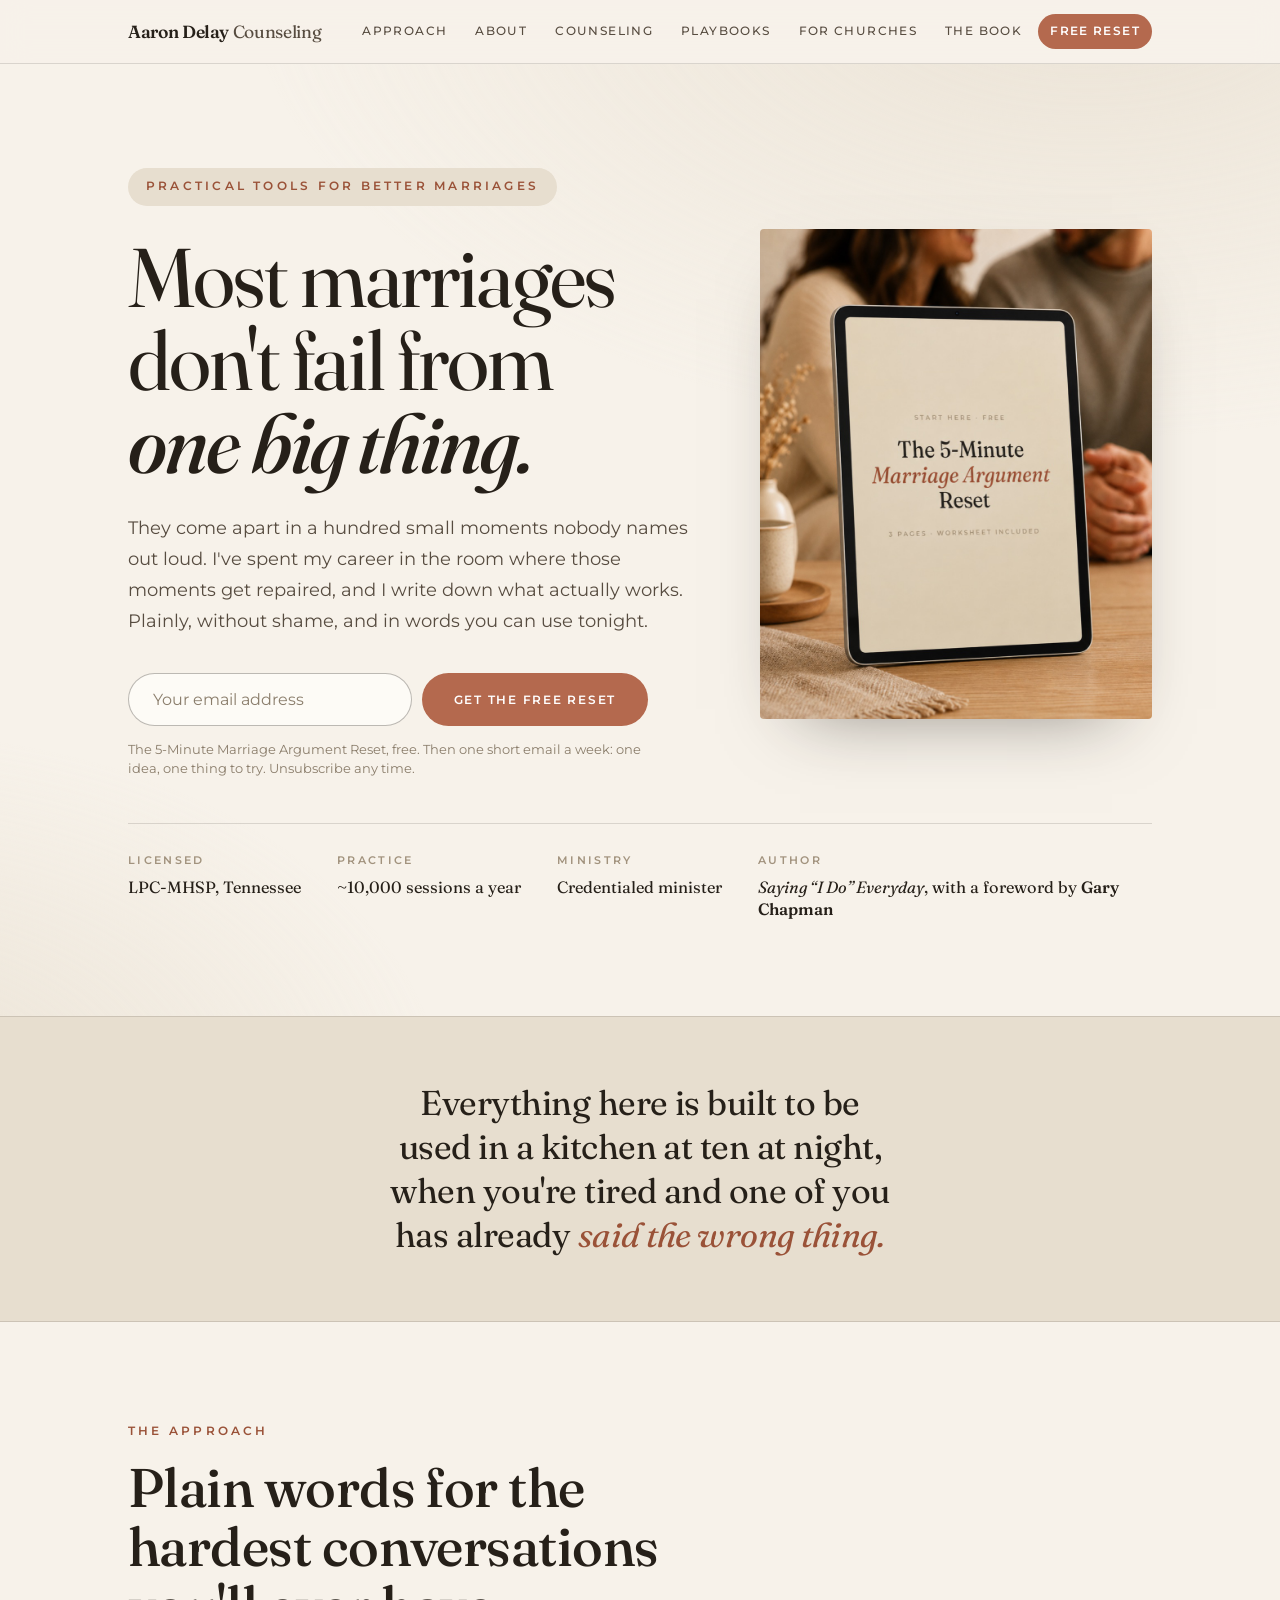
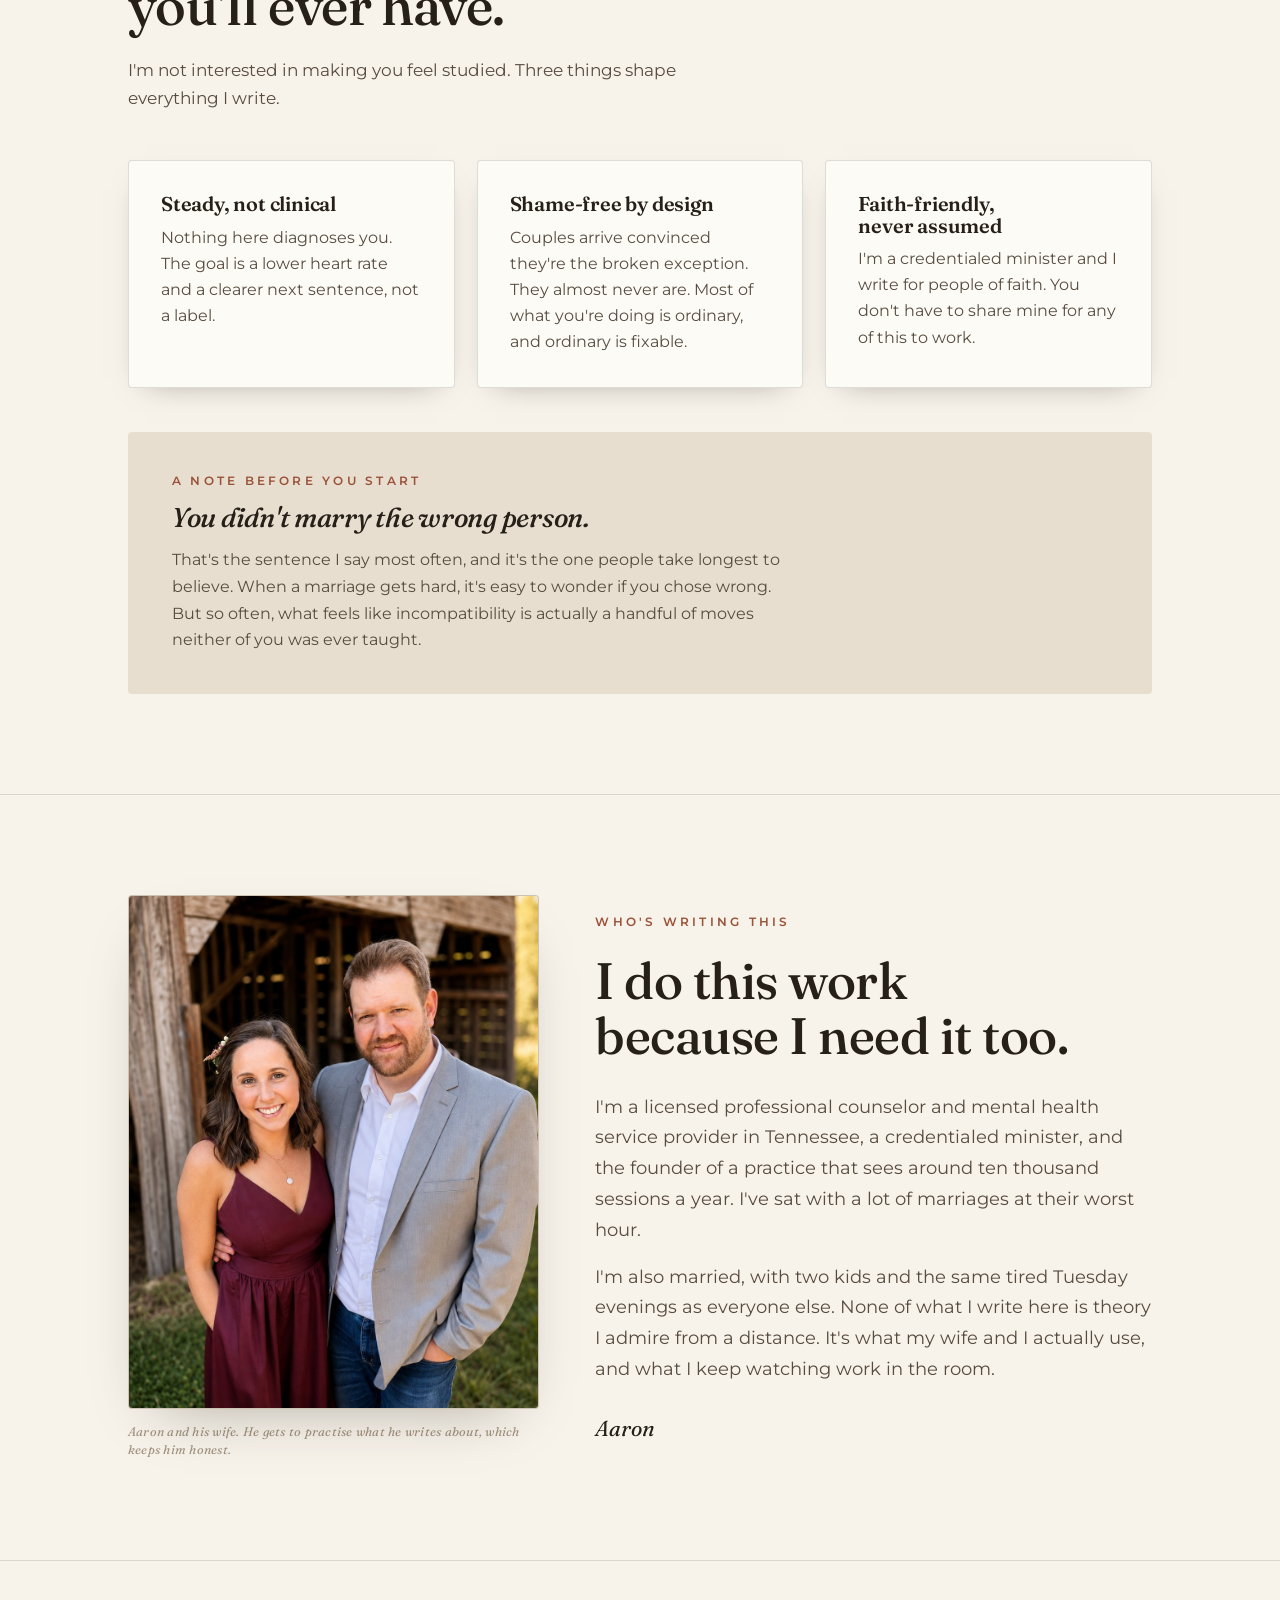
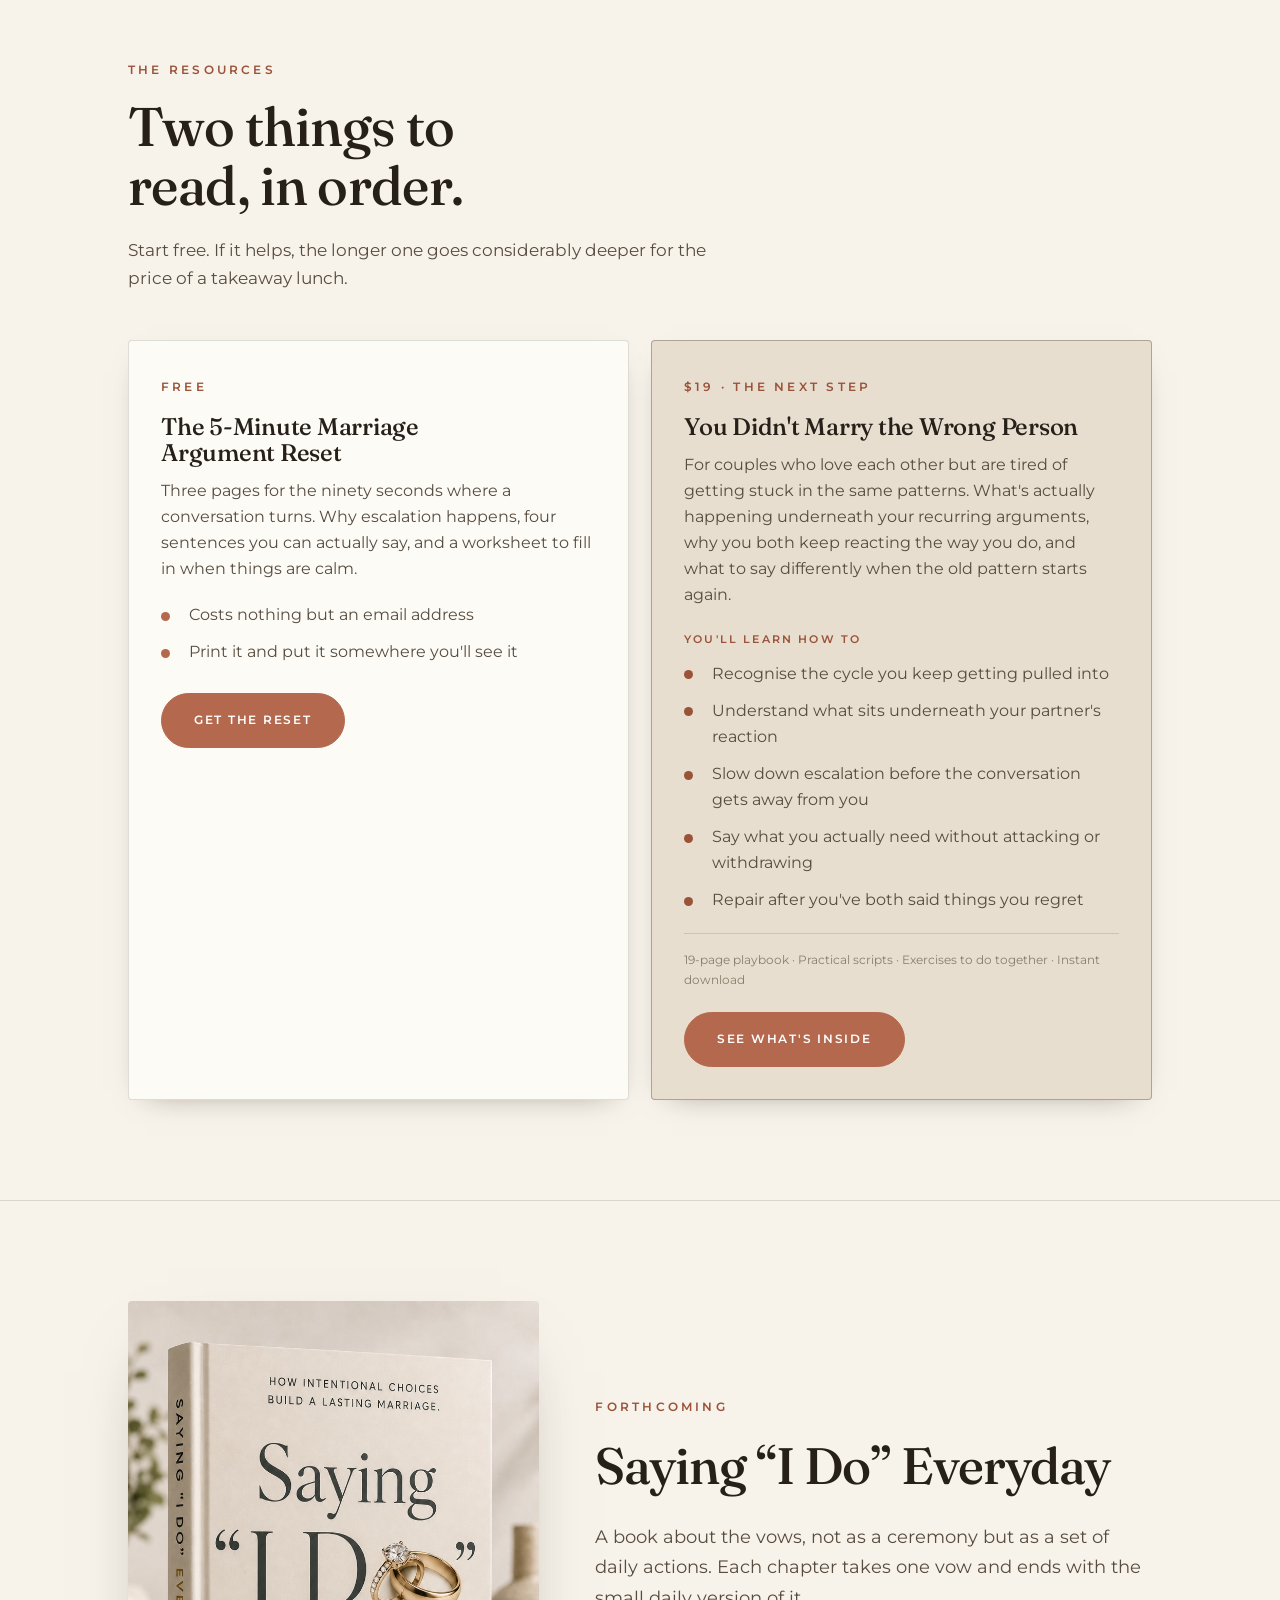
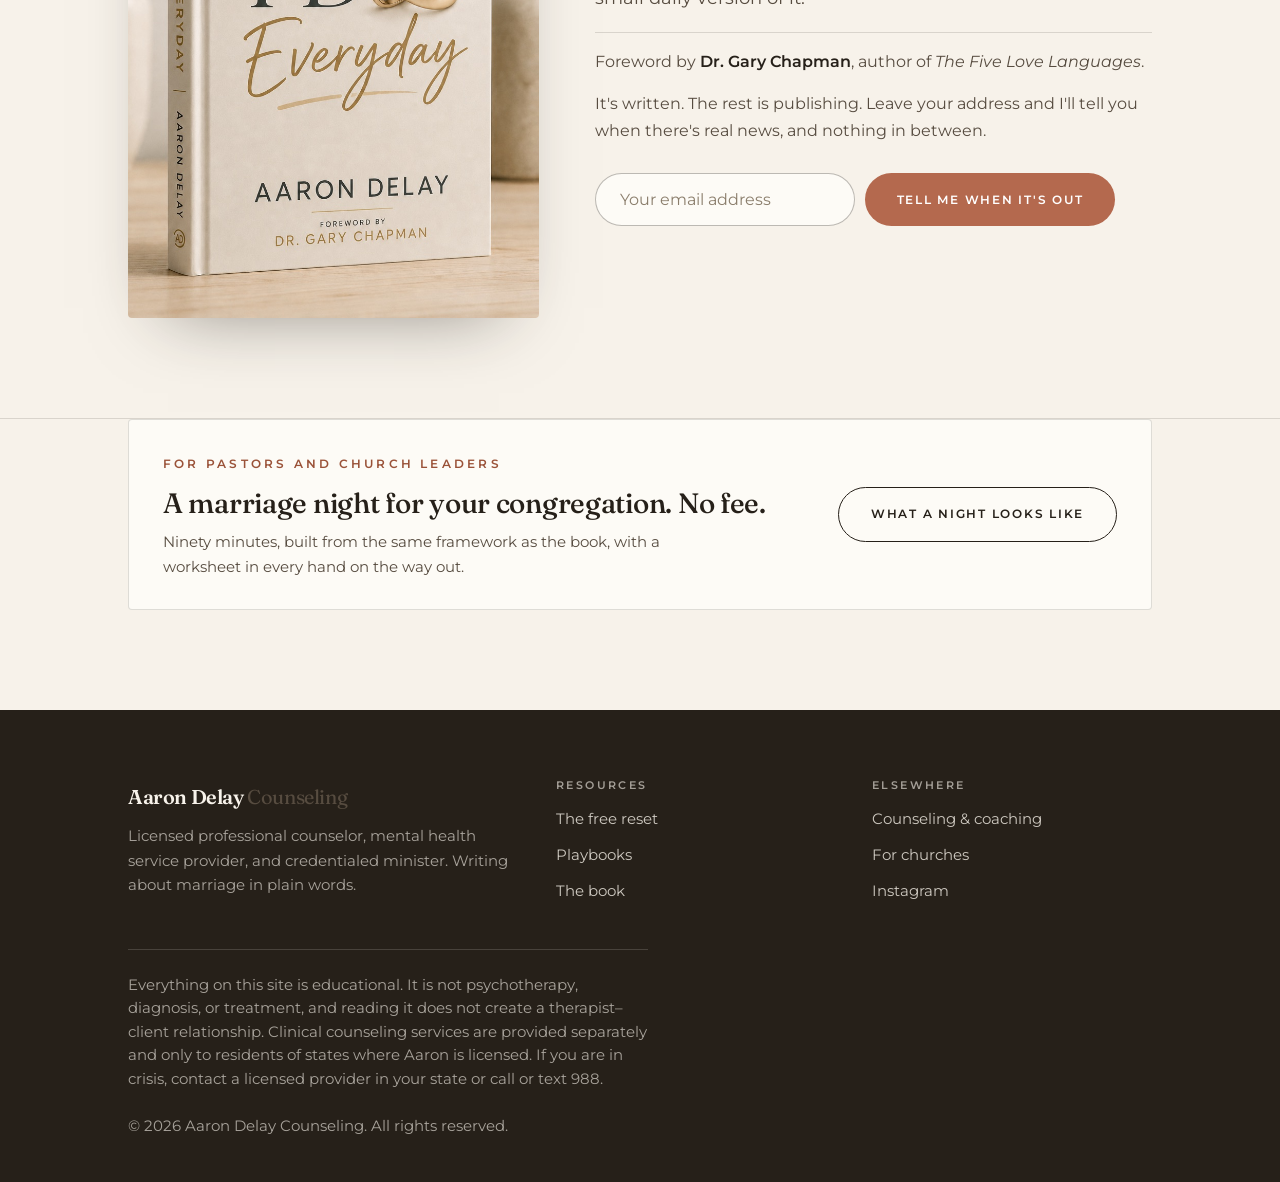
==== commit 32da12b3: "Use the tablet mockup for the free reset Replaces the type-set placeholder on the home hero and on /" ====
--- a/index.html
+++ b/index.html
@@ -59,13 +59,11 @@
       </div>
 
       <aside>
-        <div class="product-visual">
-          <div>
-            <div class="pv-eyebrow">Start here · Free</div>
-            <div class="pv-title">The 5-Minute<br><em>Marriage Argument</em><br>Reset</div>
-            <div class="pv-foot">3 pages · Worksheet included</div>
-          </div>
-        </div>
+        <figure class="shot">
+          <img src="/assets/img/reset-mockup.jpg"
+               alt="The 5-Minute Marriage Argument Reset shown on a tablet propped on a kitchen table, with a couple sitting together behind it."
+               width="960" height="1200" loading="eager" fetchpriority="high" decoding="async">
+        </figure>
       </aside>
     </div>
 
--- a/assets/css/brand.css
+++ b/assets/css/brand.css
@@ -337,8 +337,8 @@
 /* ---------- BOOK COVER SHOT ---------- */
 /* The mockup carries its own background and shadow, so it wants a clean
    frame rather than a card around it. */
-.book-shot{margin:0}
-.book-shot img{
+.book-shot,.shot{margin:0}
+.book-shot img,.shot img{
   display:block;width:100%;height:auto;border-radius:4px;
   box-shadow:0 30px 70px -40px rgba(38,32,25,.55);
 }
@@ -404,3 +404,10 @@
 @media(max-width:640px){
   .field input,.field textarea{font-size:16px} /* stops iOS zooming on focus */
 }
+
+/* ---------- PRODUCT MOCKUP ---------- */
+/* On a phone the mockup stacks under the copy, where a full-width image
+   would push everything else off the screen for no gain. */
+@media(max-width:860px){
+  .shot{max-width:330px;margin:0 auto}
+}
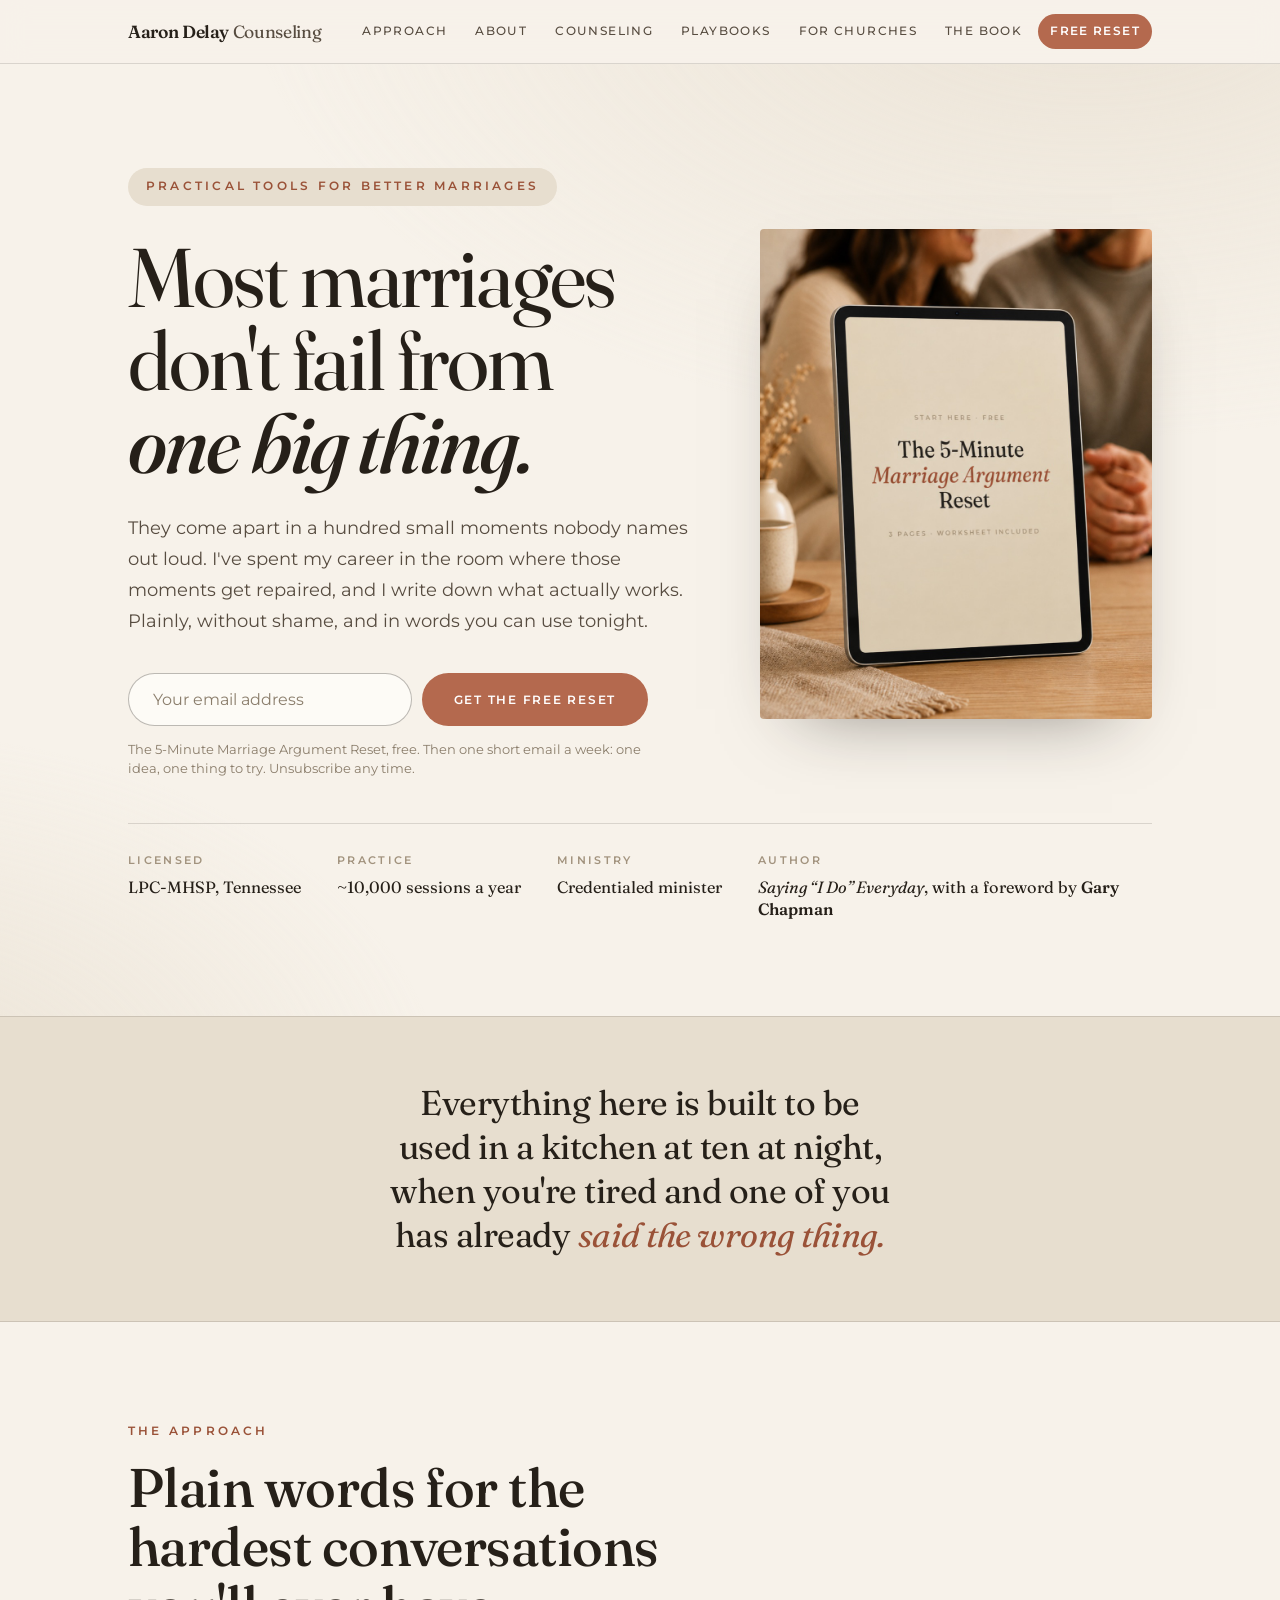
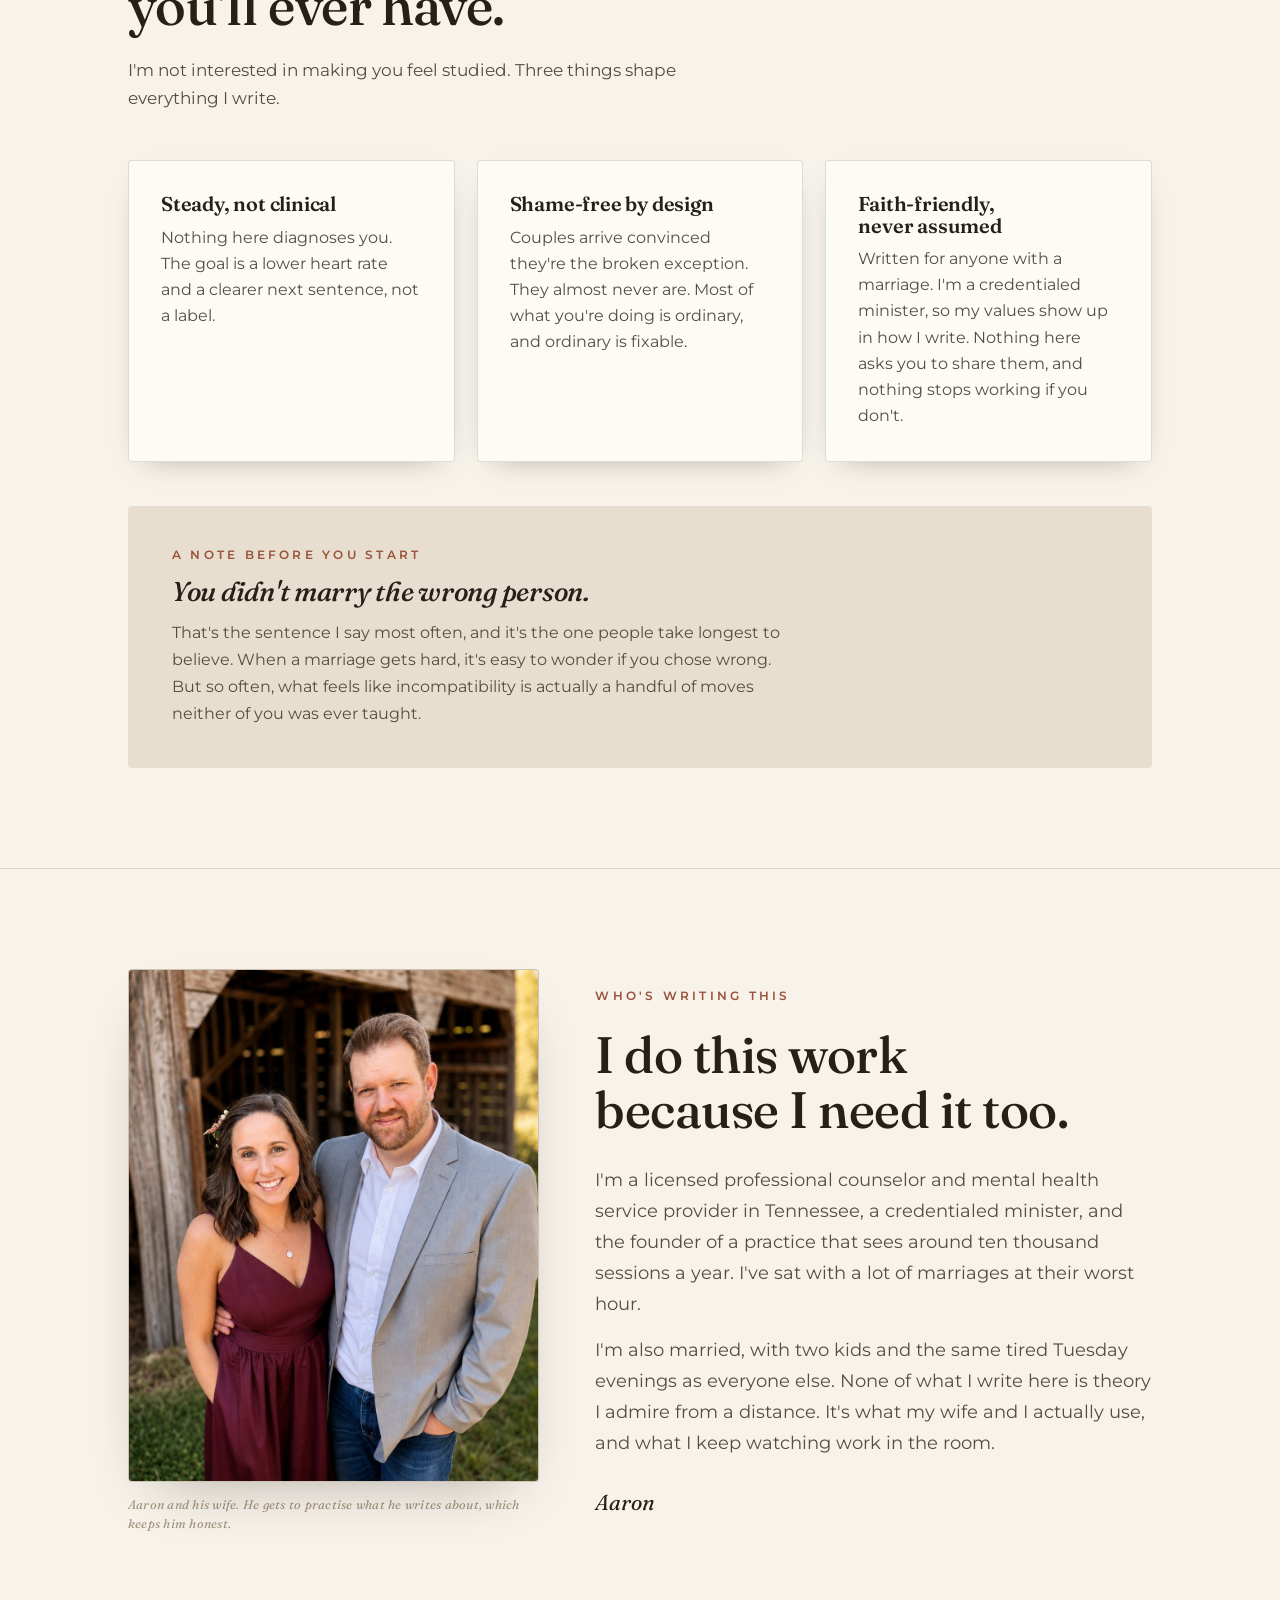
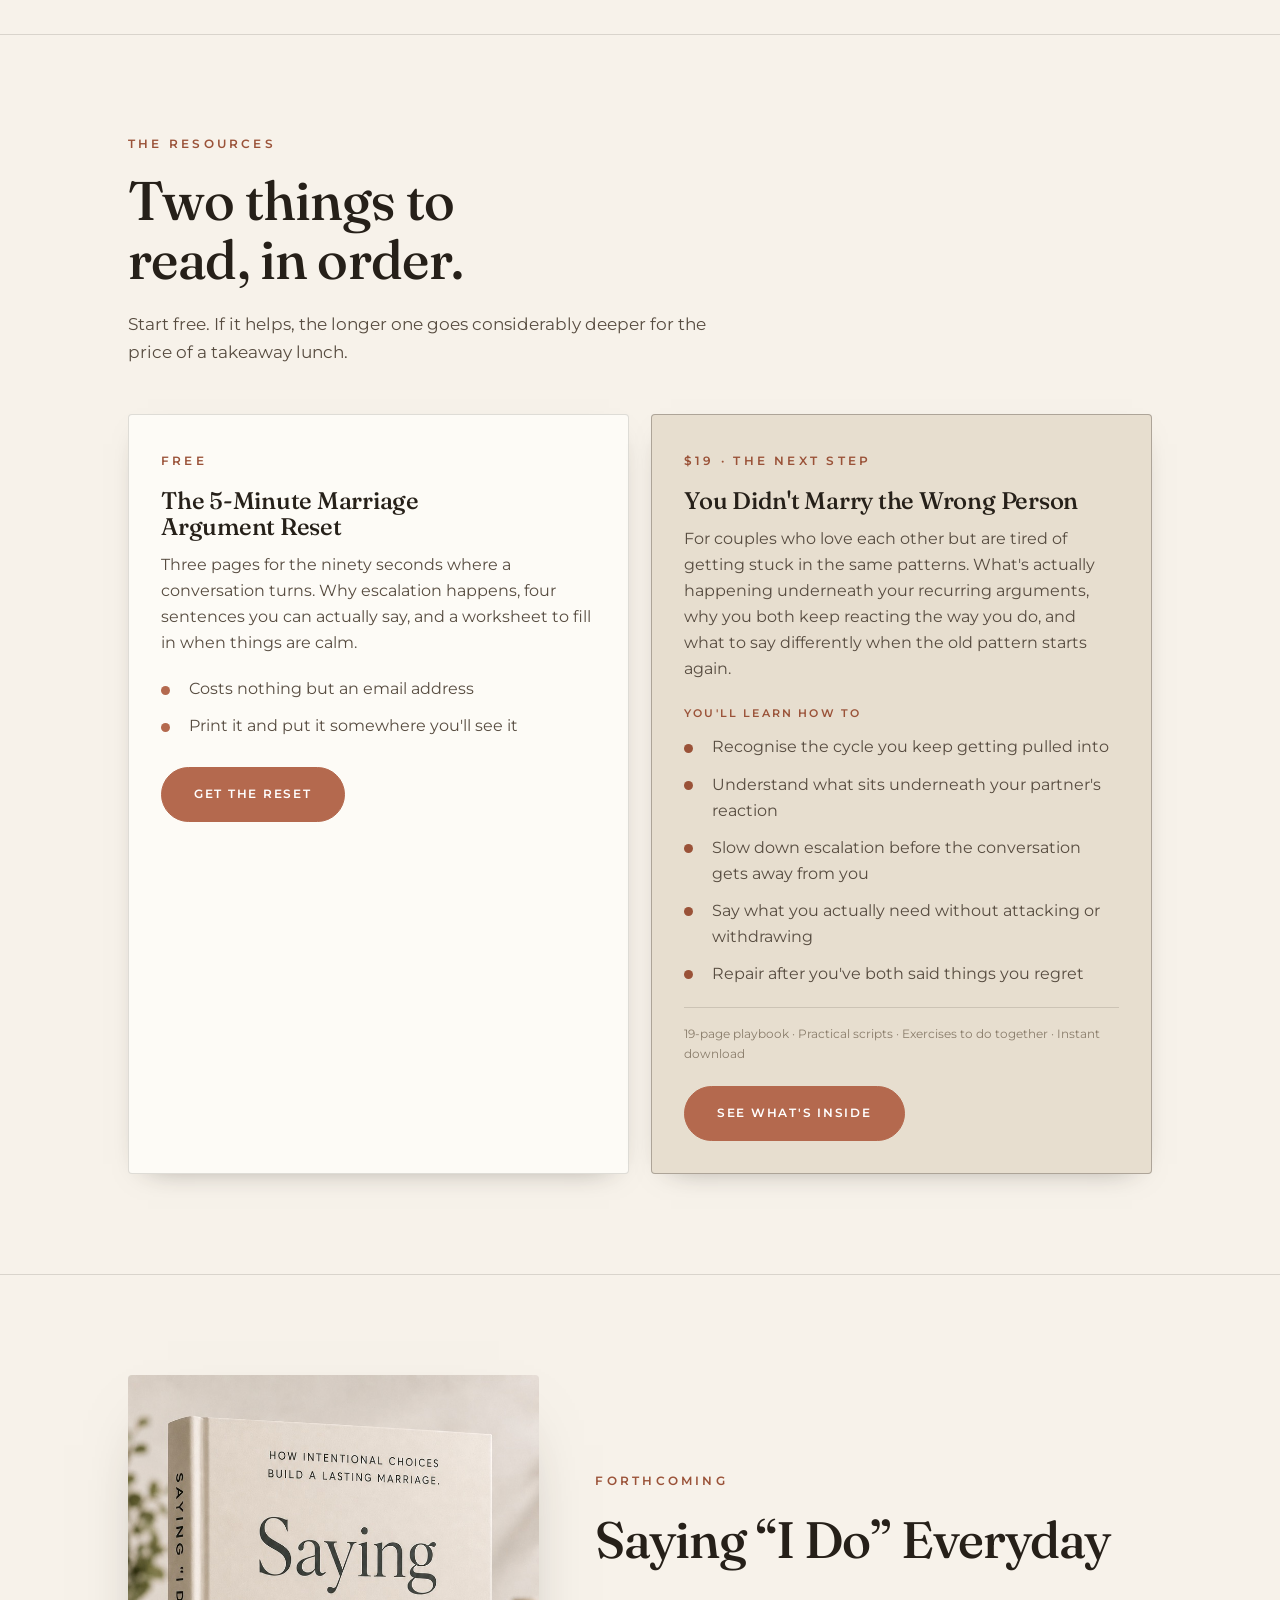
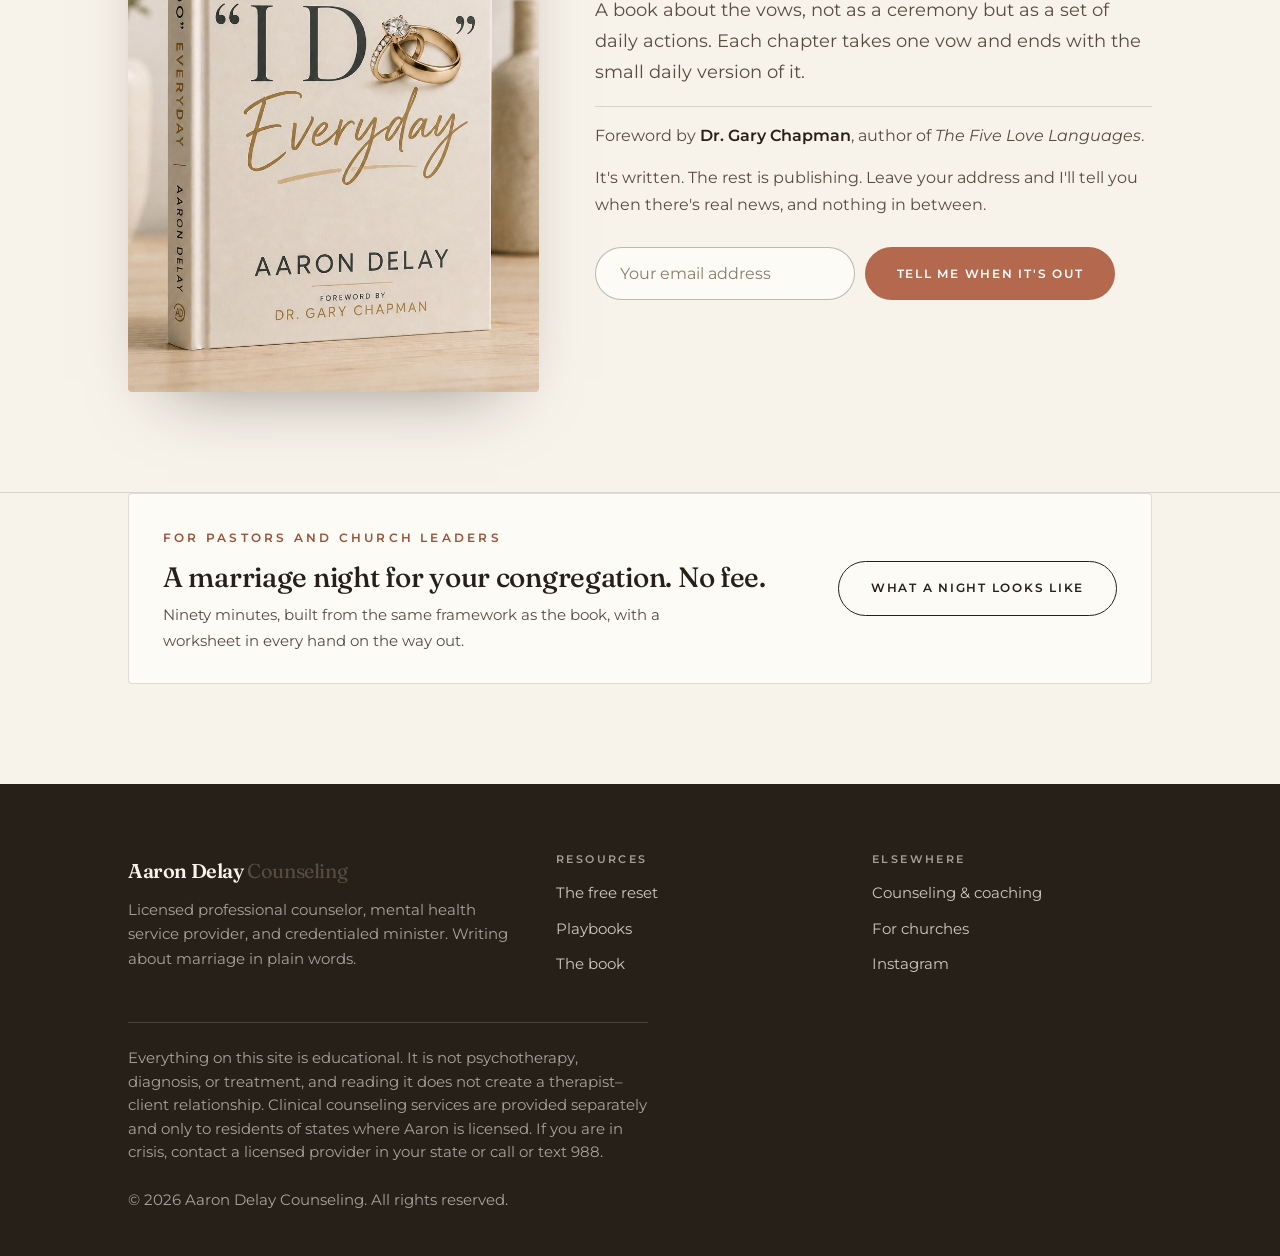
==== commit fd44cc8b: "Stop framing the audience as people of faith Both the homepage card and the playbooks FAQ opened wit" ====
--- a/index.html
+++ b/index.html
@@ -115,8 +115,8 @@
       <div class="card">
         <h3 style="font-size:1.25rem;font-weight:600;margin-bottom:10px">Faith-friendly, never assumed</h3>
         <p style="color:var(--ink-2);font-size:.97rem">
-          I'm a credentialed minister and I write for people of faith. You don't have to share mine
-          for any of this to work.
+          Written for anyone with a marriage. I'm a credentialed minister, so my values show up in
+          how I write. Nothing here asks you to share them, and nothing stops working if you don't.
         </p>
       </div>
     </div>
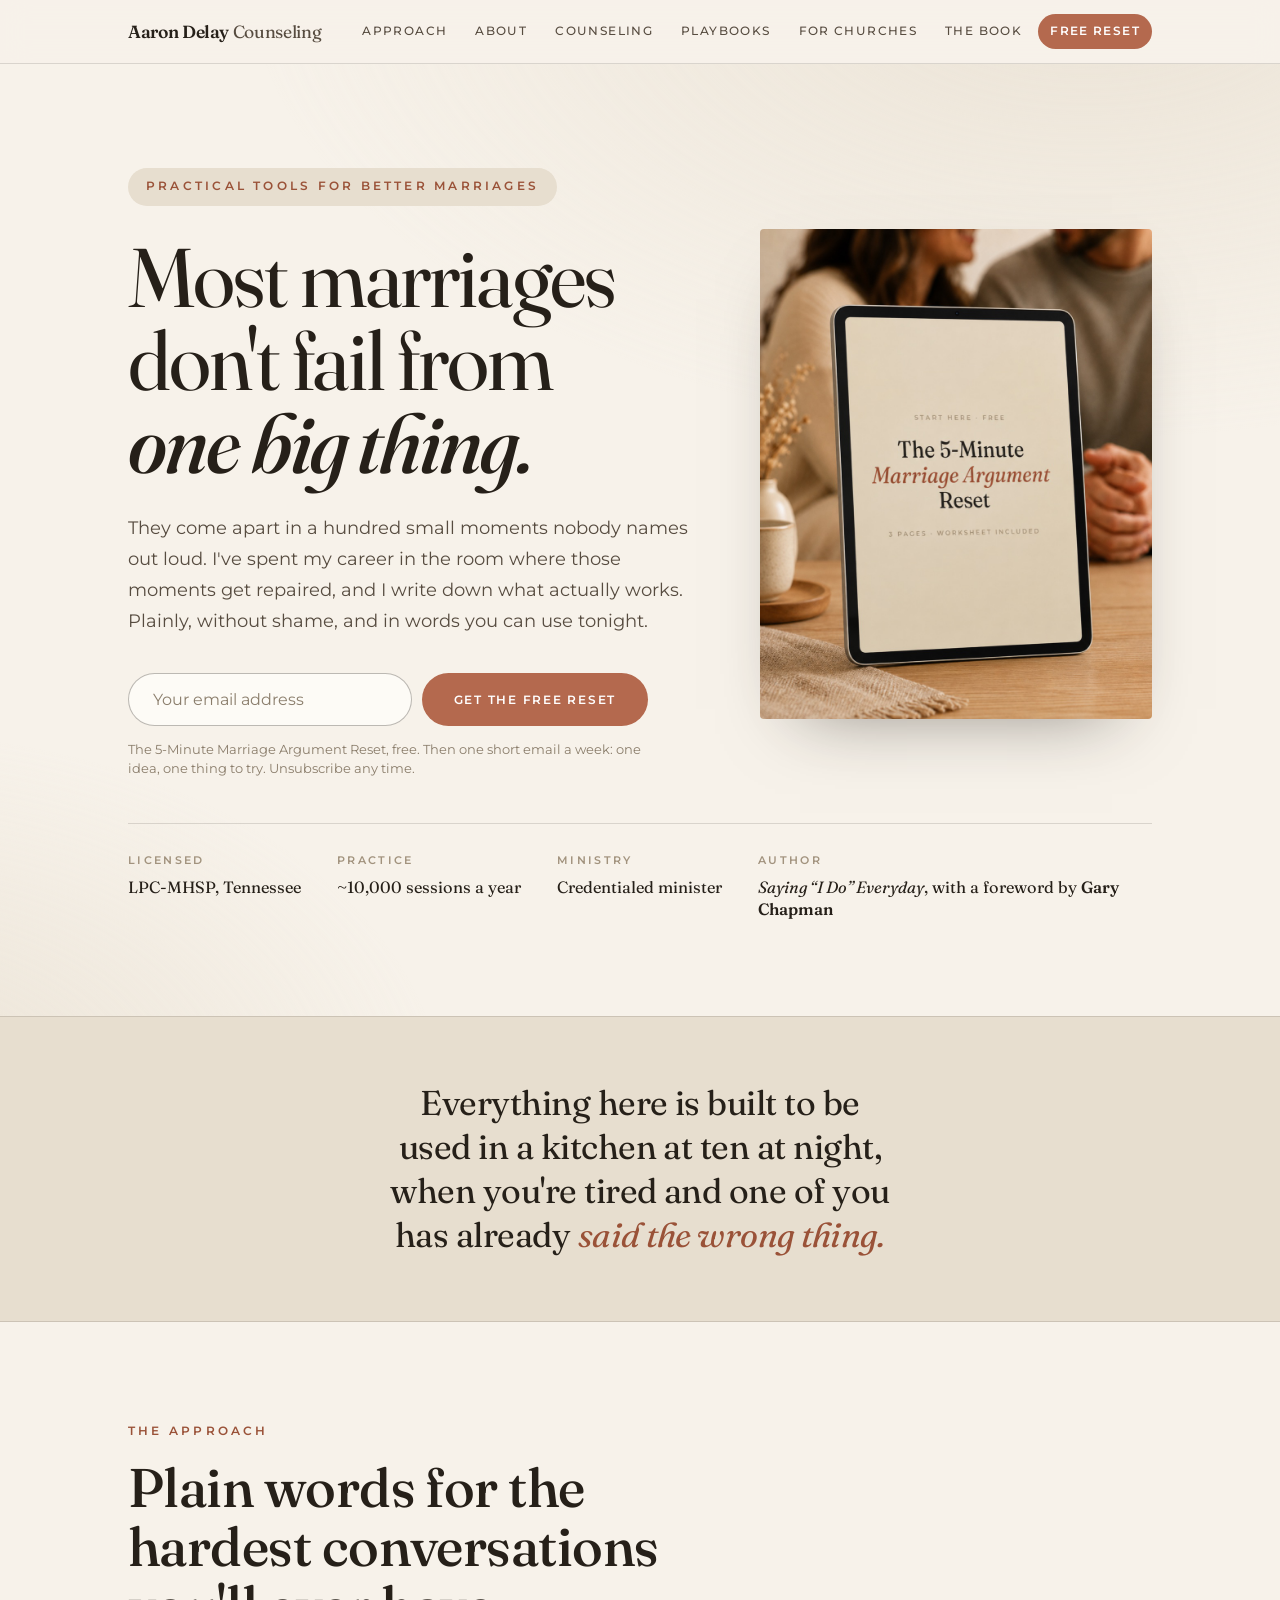
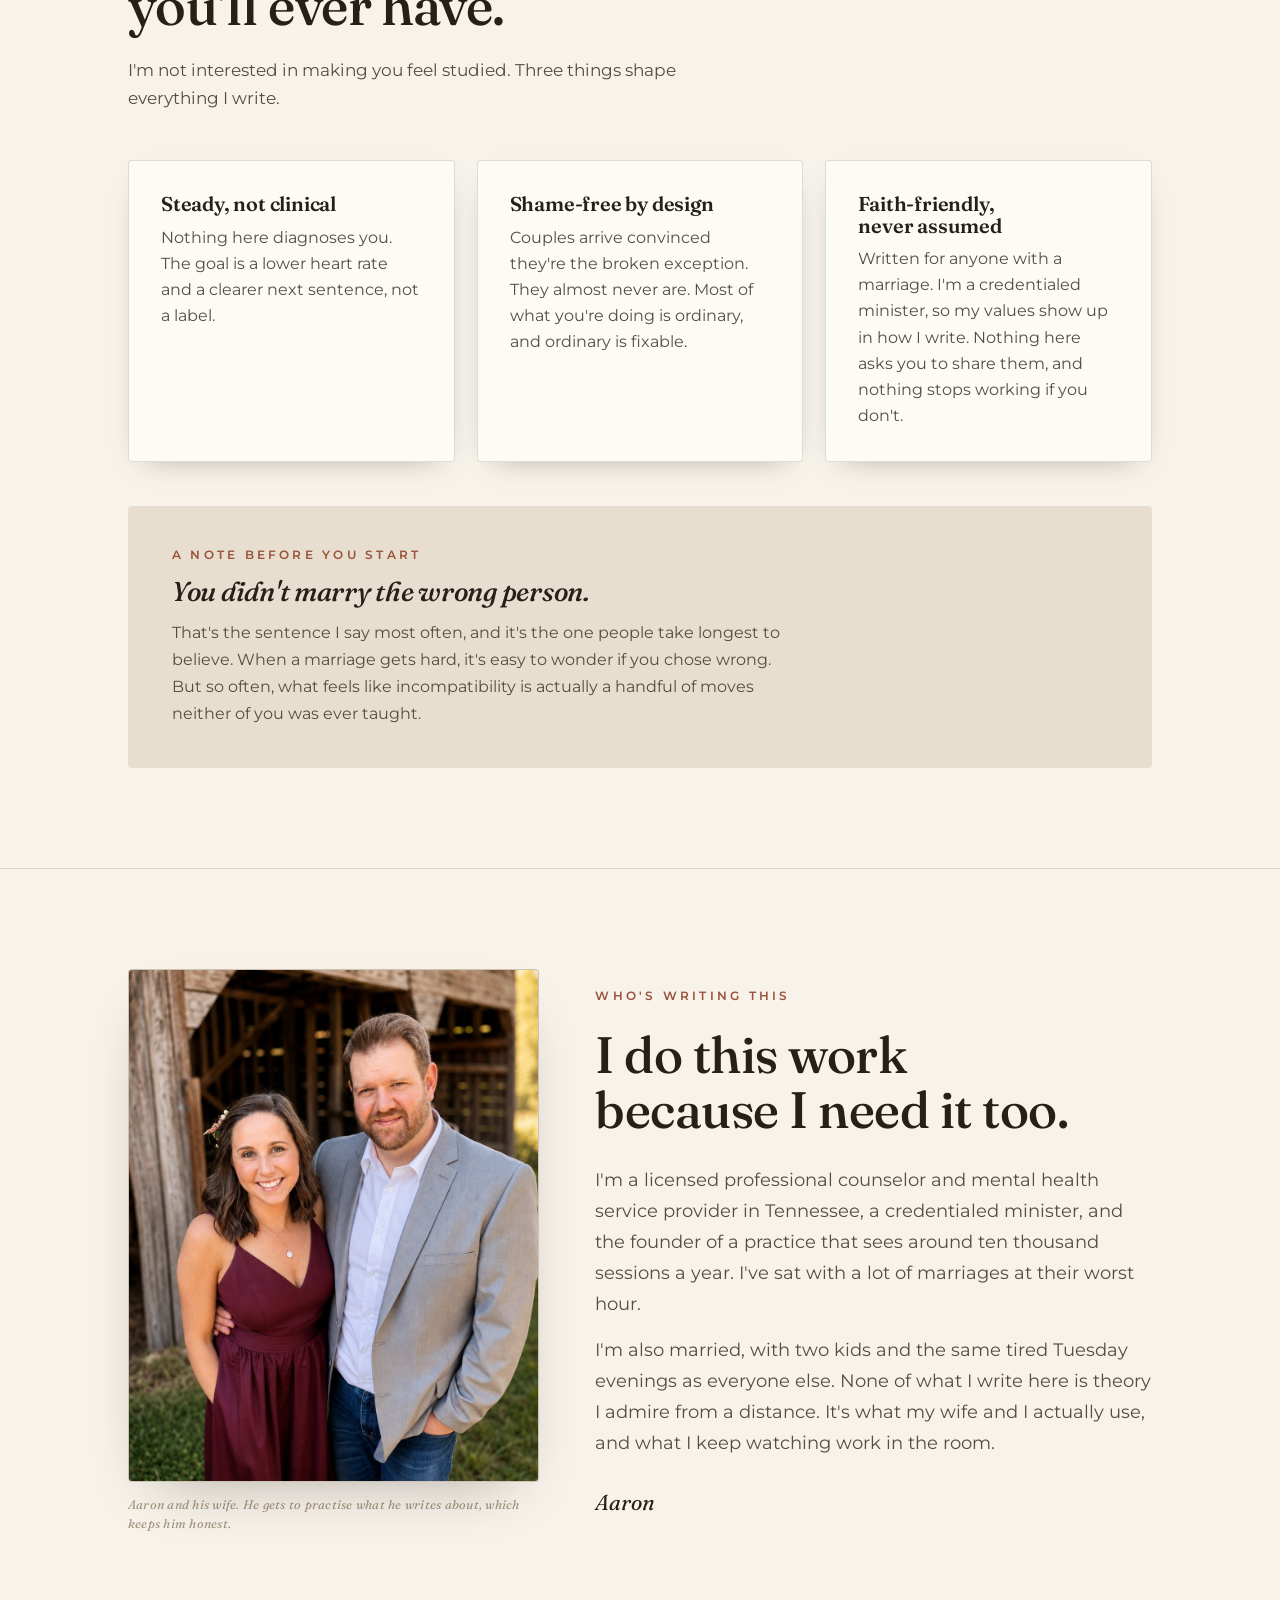
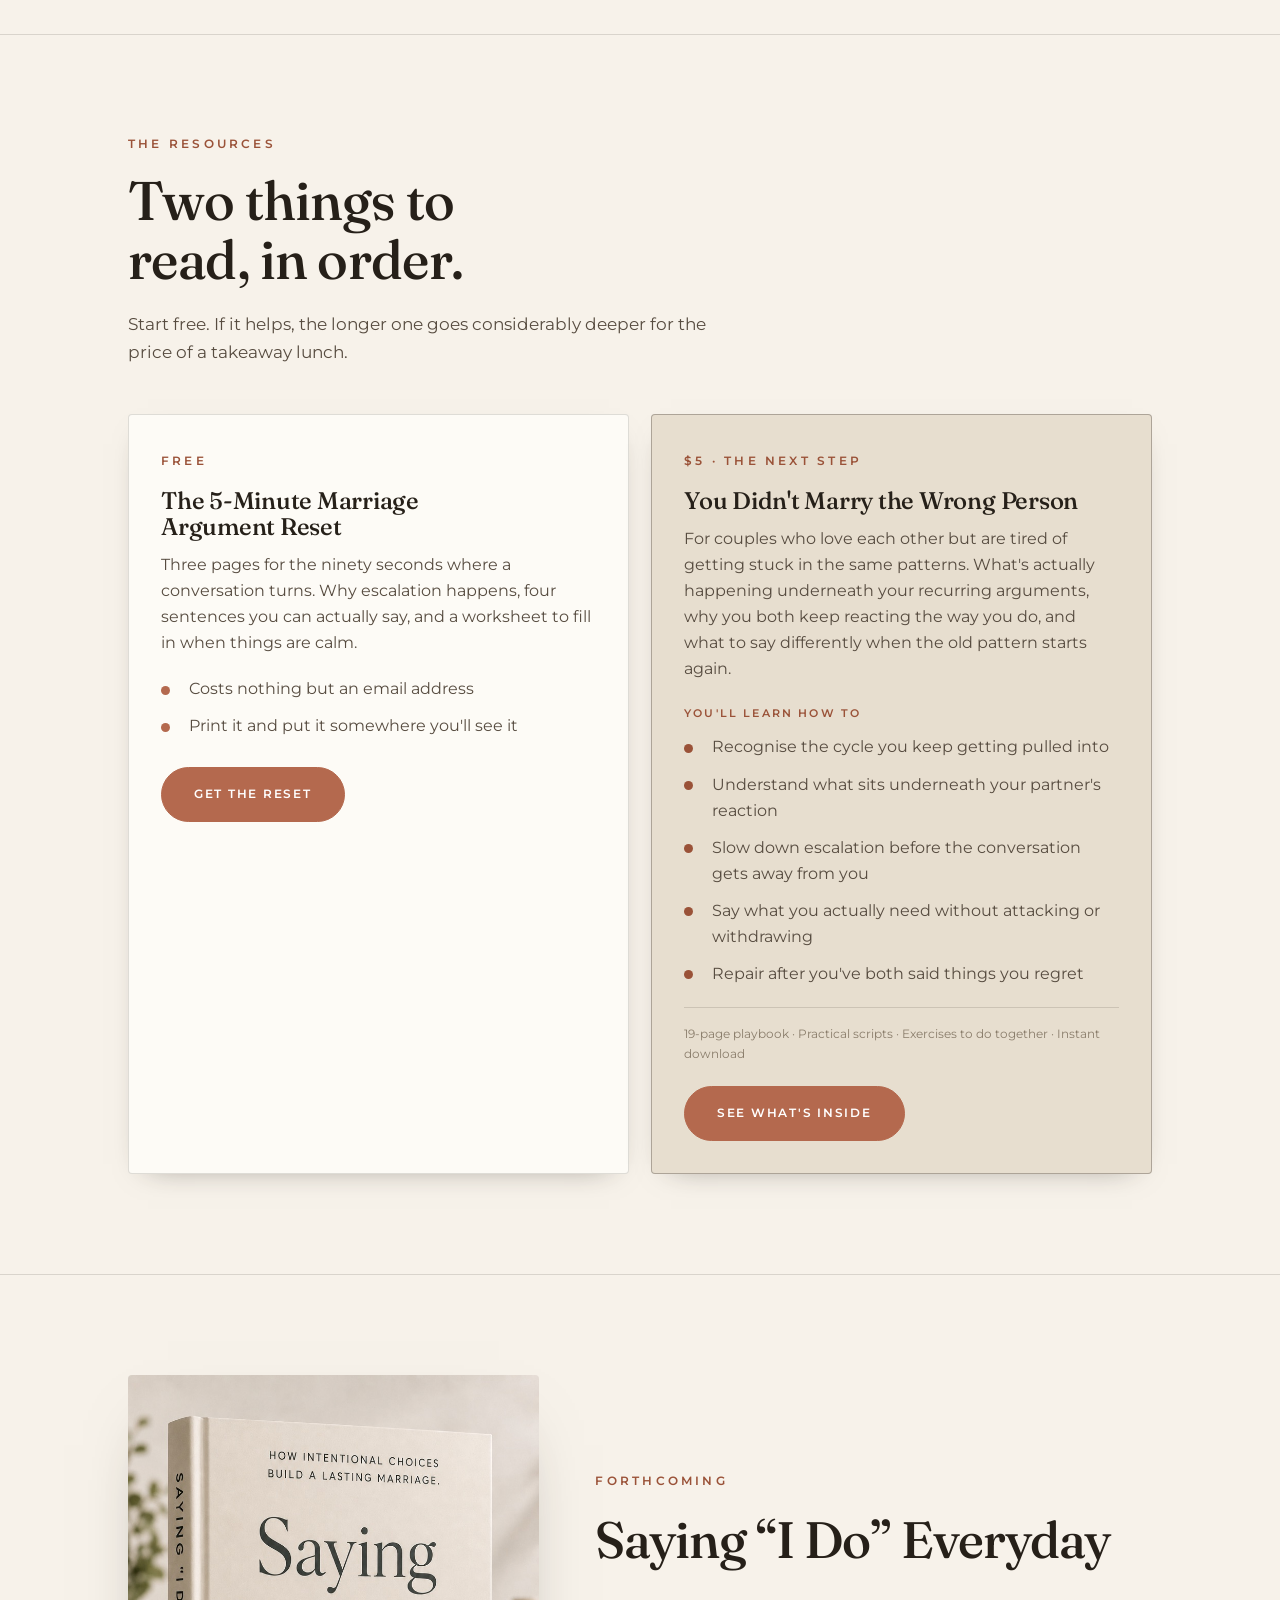
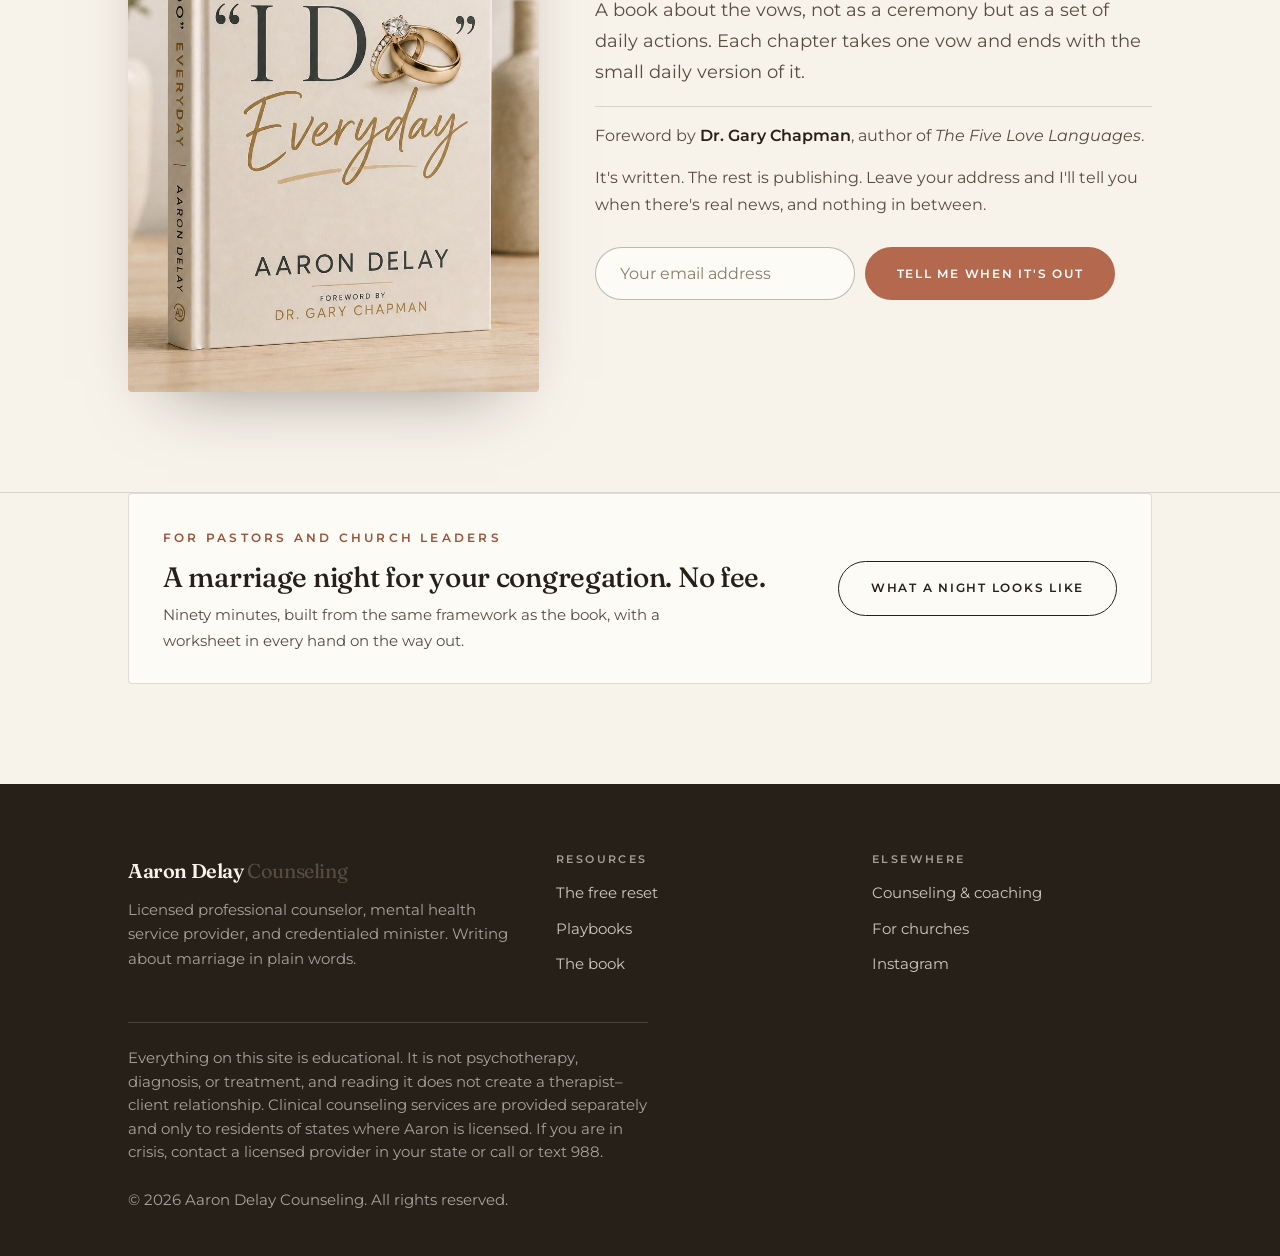
==== commit d782a4c9: "Drop the playbook price to $5 Includes the two places a find-and-replace on "$19" misses: the refund" ====
--- a/index.html
+++ b/index.html
@@ -8,6 +8,17 @@
 <meta property="og:title" content="Aaron Delay, LPC-MHSP · Marriage, plainly">
 <meta property="og:description" content="Tools for couples who love each other and keep having the same fight.">
 <meta property="og:type" content="website">
+<meta property="og:url" content="https://aarondelaycounseling.com/">
+<meta property="og:site_name" content="Aaron Delay Counseling">
+<meta property="og:locale" content="en_US">
+<meta property="og:image" content="https://aarondelaycounseling.com/assets/img/og/home.jpg?v=1">
+<meta property="og:image:width" content="1200">
+<meta property="og:image:height" content="630">
+<meta property="og:image:alt" content="Aaron Delay Counseling">
+<meta name="twitter:card" content="summary_large_image">
+<meta name="twitter:title" content="Aaron Delay, LPC-MHSP · Marriage, plainly">
+<meta name="twitter:description" content="Tools for couples who love each other and keep having the same fight.">
+<meta name="twitter:image" content="https://aarondelaycounseling.com/assets/img/og/home.jpg?v=1">
 <link rel="canonical" href="https://aarondelaycounseling.com/">
 <link rel="preconnect" href="https://fonts.googleapis.com">
 <link rel="preconnect" href="https://fonts.gstatic.com" crossorigin>
@@ -46,9 +57,11 @@
         </p>
 
         <form class="optin" data-optin>
-          <input type="hidden" name="fields[source]" value="home-hero">
+          <input type="hidden" name="ml-submit" value="1">
+          <input type="hidden" name="anticsrf" value="true">
+          <input type="hidden" name="fields[signup_source]" value="home-hero">
           <div class="optin-row">
-            <input type="email" name="email_address" placeholder="Your email address" aria-label="Email address" autocomplete="email" required>
+            <input type="email" name="fields[email]" placeholder="Your email address" aria-label="Email address" autocomplete="email" required>
             <button type="submit">Get the free reset</button>
           </div>
           <p class="fineprint">
@@ -190,7 +203,7 @@
       </div>
 
       <div class="card card-paid">
-        <span class="eyebrow">$19 &middot; The next step</span>
+        <span class="eyebrow">$5 &middot; The next step</span>
         <h3 style="font-size:1.5rem;margin:14px 0 12px">You Didn't Marry the Wrong Person</h3>
         <p style="color:var(--ink-2);font-size:.97rem">
           For couples who love each other but are tired of getting stuck in the same patterns.
@@ -237,9 +250,11 @@
           real news, and nothing in between.
         </p>
         <form class="optin mt-m" data-optin>
-          <input type="hidden" name="fields[source]" value="home-book-notify">
+          <input type="hidden" name="ml-submit" value="1">
+          <input type="hidden" name="anticsrf" value="true">
+          <input type="hidden" name="fields[signup_source]" value="home-book-notify">
           <div class="optin-row">
-            <input type="email" name="email_address" placeholder="Your email address" aria-label="Email address" autocomplete="email" required>
+            <input type="email" name="fields[email]" placeholder="Your email address" aria-label="Email address" autocomplete="email" required>
             <button type="submit">Tell me when it's out</button>
           </div>
           <div class="form-note" role="status"></div>
@@ -305,5 +320,9 @@
 </footer>
 
 <script src="/assets/js/site.js"></script>
+<!-- Cloudflare Web Analytics. Cookieless, so no consent banner is
+     required. Replace the token below with the one from the
+     Cloudflare dashboard; it is a public site token, not a secret. -->
+<script defer src="https://static.cloudflareinsights.com/beacon.min.js" data-cf-beacon='{"token": "fef72296ea8543278f6c3ee7e607079f"}'></script>
 </body>
 </html>
--- a/assets/css/brand.css
+++ b/assets/css/brand.css
@@ -177,15 +177,6 @@
 /* ---------- PRODUCT ---------- */
 .product{display:grid;grid-template-columns:.9fr 1.1fr;gap:44px;align-items:center}
 @media(max-width:860px){.product{grid-template-columns:1fr;gap:30px}}
-.product-visual{
-  background:linear-gradient(150deg,var(--sand),var(--sand-2));
-  border:1px solid var(--line);border-radius:4px;
-  aspect-ratio:3/4;display:grid;place-items:center;padding:40px;text-align:center;box-shadow:var(--shadow);
-}
-.product-visual .pv-eyebrow{font-size:.62rem;letter-spacing:.3em;text-transform:uppercase;color:var(--stone);font-weight:600;margin-bottom:18px}
-.product-visual .pv-title{font-family:var(--serif);font-size:clamp(1.5rem,3.4vw,2.1rem);line-height:1.12;font-weight:500}
-.product-visual .pv-title em{font-style:italic;color:var(--clay-deep)}
-.product-visual .pv-foot{margin-top:22px;font-size:.64rem;letter-spacing:.26em;text-transform:uppercase;color:var(--stone);font-weight:600}
 .price{font-family:var(--serif);font-size:2.4rem;color:var(--ink);line-height:1;margin:6px 0 18px}
 .price small{font-size:.85rem;font-family:var(--sans);color:var(--ink-3);letter-spacing:.1em;text-transform:uppercase;margin-left:8px}
 .ticks{list-style:none;margin:20px 0 28px}
